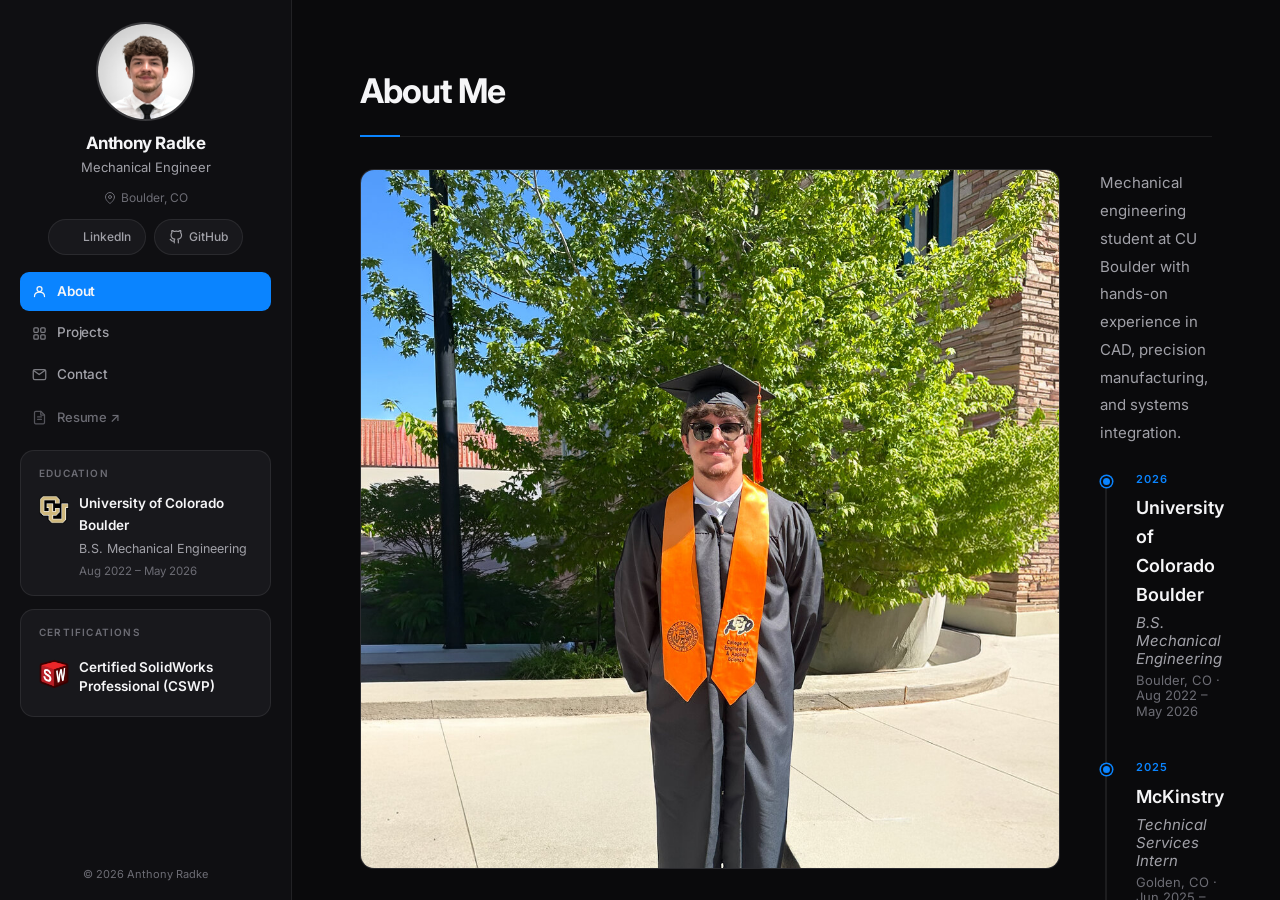
==== index.html @ 3eaa9ee8 "redesign with a calmer look" ====
<!DOCTYPE html>
<html lang="en">
<head>
    <meta charset="UTF-8">
    <meta name="viewport" content="width=device-width, initial-scale=1.0">
    <meta name="description" content="Anthony Radke — Mechanical Engineering Portfolio">
    <title>Anthony Radke | Mechanical Engineer</title>
    <link rel="preconnect" href="https://fonts.googleapis.com">
    <link rel="preconnect" href="https://fonts.gstatic.com" crossorigin>
    <link href="https://fonts.googleapis.com/css2?family=Inter:wght@300;400;500;600;700&display=swap" rel="stylesheet">
    <link rel="stylesheet" href="css/styles.css?v=13">
    <script src="js/sidebar.js?v=4"></script>
</head>
<body>

    <!-- MOBILE HEADER -->
    <div class="mobile-header">
        <button class="mobile-toggle" id="mobileToggle" aria-label="Toggle menu" aria-expanded="false">
            <span></span><span></span><span></span>
        </button>
        <span class="mobile-name">Anthony Radke</span>
    </div>
    <div class="sidebar-overlay" id="sidebarOverlay"></div>

    <div class="app-shell">

        <!-- ========== SIDEBAR ========== -->
        <app-sidebar></app-sidebar>

        <!-- ========== MAIN CONTENT ========== -->
        <main class="main-content">

            <!-- ABOUT -->
            <section id="about" class="page-section active">
                <h2>About Me</h2>
                <div class="about-content">
                    <div class="about-image-frame">
                        <img src="images/about.jpg" alt="Anthony Radke" class="about-image">
                    </div>
                    <div class="about-text">
                        <p>Mechanical engineering student at CU Boulder with hands-on experience in CAD, precision manufacturing, and systems integration.</p>

                        <div class="timeline">

                            <div class="timeline-item">
                                <div class="timeline-dot"></div>
                                <div class="timeline-year">2026</div>
                                <div class="timeline-content">
                                    <h3>University of Colorado Boulder</h3>
                                    <p class="timeline-role">B.S. Mechanical Engineering</p>
                                    <p class="timeline-meta">Boulder, CO &middot; Aug 2022 – May 2026</p>
                                </div>
                            </div>

                            <div class="timeline-item">
                                <div class="timeline-dot"></div>
                                <div class="timeline-year">2025</div>
                                <div class="timeline-content">
                                    <h3>McKinstry</h3>
                                    <p class="timeline-role">Technical Services Intern</p>
                                    <p class="timeline-meta">Golden, CO &middot; Jun 2025 – Nov 2025</p>
                                </div>
                            </div>

                            <div class="timeline-item">
                                <div class="timeline-dot"></div>
                                <div class="timeline-year">2023</div>
                                <div class="timeline-content">
                                    <h3>TSR Solutions, LLC</h3>
                                    <p class="timeline-role">Mechanical Engineering Intern</p>
                                    <p class="timeline-meta">Centennial, CO &middot; May 2023 – May 2025</p>
                                </div>
                            </div>

                        </div>
                    </div>
                </div>
            </section>

            <!-- PROJECTS -->
            <section id="projects" class="page-section">
                <h2>Projects</h2>
                <div class="projects-grid">

                    <a href="projects/seeder/" class="project-card">
                        <div class="project-image-wrap">
                            <img src="images/projects/seeder/poster.png" alt="Automated Precision Seed Dispensing System" loading="lazy">
                            <div class="project-overlay"><span>View Details</span></div>
                        </div>
                        <div class="project-info">
                            <div class="project-title-row">
                                <h3>Automated Precision Seed Dispensing System</h3>
                                <button class="project-poster-btn" onclick="event.preventDefault(); openCertModal('images/projects/seeder/poster.png', 'Automated Precision Seed Dispensing System')" aria-label="View project poster"><svg xmlns="http://www.w3.org/2000/svg" width="13" height="13" viewBox="0 0 24 24" fill="none" stroke="currentColor" stroke-width="2.5" stroke-linecap="round" stroke-linejoin="round"><path d="M15 3h6v6"/><path d="M10 14 21 3"/><path d="M18 13v6a2 2 0 0 1-2 2H5a2 2 0 0 1-2-2V8a2 2 0 0 1 2-2h6"/></svg></button>
                            </div>
                            <p class="project-tags">SolidWorks &middot; Sheet Metal Design &middot; GD&amp;T &middot; DFM &middot; Rapid Prototyping</p>
                            <p class="project-desc">Modular precision seeder designed for Rooted Robotics; places single seeds into individual tray cells at 95% accuracy, integrating with their conveyor for under $5,000.</p>
                        </div>
                    </a>

                    <!-- To add a project: copy the <a class="project-card"> block above and update href, img src, title, tags, and desc -->

                </div>
            </section>

            <!-- CONTACT -->
            <section id="contact" class="page-section">
                <h2>Contact</h2>
                <p class="contact-intro">Have a project, opportunity, or question? I'd love to hear from you.</p>
                <form
                    class="contact-form"
                    id="contactForm"
                    action="https://formspree.io/f/xzezerqg"
                    method="POST"
                >
                    <!-- Spam trap: bots fill this in, humans never see it -->
                    <input class="hp-field" type="text" name="_gotcha" tabindex="-1" autocomplete="off" aria-hidden="true">

                    <div class="form-row">
                        <div class="form-group">
                            <label for="name">Name</label>
                            <input type="text" id="name" name="name" placeholder="Your Name" required autocomplete="name">
                        </div>
                        <div class="form-group">
                            <label for="email">Email</label>
                            <input type="email" id="email" name="email" placeholder="your@email.com" required autocomplete="email">
                        </div>
                    </div>
                    <div class="form-group">
                        <label for="subject">Subject</label>
                        <input type="text" id="subject" name="subject" placeholder="What's this about?">
                    </div>
                    <div class="form-group">
                        <label for="message">Message</label>
                        <textarea id="message" name="message" rows="5" placeholder="Your message..." required></textarea>
                    </div>
                    <button type="submit" class="btn-submit">Send Message</button>
                    <p class="form-notice" id="formNotice" aria-live="polite"></p>
                </form>
            </section>

        </main>
    </div>

    <!-- ========== PDF MODAL ========== -->
    <div class="pdf-modal" id="pdfModal" role="dialog" aria-modal="true">
        <div class="pdf-modal-inner">
            <div class="pdf-modal-header">
                <span class="pdf-modal-title" id="pdfModalTitle"></span>
                <button class="pdf-modal-close" id="pdfModalClose" aria-label="Close modal">&times;</button>
            </div>
            <div class="pdf-modal-body">
                <img class="cert-img" id="certImg" alt="Certification">
            </div>
        </div>
    </div>

    <script src="js/main.js?v=5"></script>
</body>
</html>
---- css/styles.css ----
/* ===========================================
   MECHANICAL ENGINEERING PORTFOLIO — dark mode
   =========================================== */

/* ---------- Custom Properties ---------- */
:root {
    --bg:             #0a0a0c;
    --bg-secondary:   #0f0f12;
    --sidebar-bg:     #0f0f12;
    --card-bg:        #18181c;
    --card-bg-raised: #1e1e23;
    --text:           #f5f5f7;
    --text-secondary: #a1a1a8;
    --text-muted:     #6c6c74;
    --accent:         #0a84ff;
    --accent-hover:   #3d9bff;
    --accent-soft:    rgba(10, 132, 255, 0.14);
    --border:         rgba(255, 255, 255, 0.08);
    --border-strong:  rgba(255, 255, 255, 0.14);
    --card-shadow:    0 10px 40px rgba(0, 0, 0, 0.45);
    --font:           'Inter', system-ui, -apple-system, sans-serif;
    --radius:         14px;
    --radius-sm:      9px;
    --transition:     0.2s cubic-bezier(0.16, 1, 0.3, 1);
    --ease:           cubic-bezier(0.16, 1, 0.3, 1);
    --sidebar-width:  292px;
    --mobile-header:  56px;
}

/* ---------- Reset ---------- */
*, *::before, *::after {
    margin: 0;
    padding: 0;
    box-sizing: border-box;
}

html, body {
    height: 100%;
    overflow: hidden;
}

body {
    font-family: var(--font);
    color: var(--text);
    background: var(--bg);
    line-height: 1.6;
    -webkit-font-smoothing: antialiased;
}

img {
    max-width: 100%;
    display: block;
}

a {
    color: inherit;
    text-decoration: none;
}

/* ===========================================
   MOBILE HEADER
   =========================================== */
.mobile-header {
    display: none;
    position: fixed;
    top: 0;
    left: 0;
    right: 0;
    height: var(--mobile-header);
    background: var(--sidebar-bg);
    border-bottom: 1px solid var(--border);
    z-index: 200;
    align-items: center;
    padding: 0 20px;
    gap: 14px;
}

.mobile-name {
    font-size: 15px;
    font-weight: 600;
    letter-spacing: -0.02em;
    color: var(--text);
}

.mobile-toggle {
    display: flex;
    flex-direction: column;
    justify-content: center;
    gap: 5px;
    background: none;
    border: none;
    cursor: pointer;
    padding: 6px;
    border-radius: 4px;
}

.mobile-toggle span {
    display: block;
    width: 20px;
    height: 1.5px;
    background: var(--text);
    transition: transform 0.3s, opacity 0.3s;
    transform-origin: center;
}

.mobile-toggle[aria-expanded="true"] span:nth-child(1) {
    transform: translateY(6.5px) rotate(45deg);
}

.mobile-toggle[aria-expanded="true"] span:nth-child(2) {
    opacity: 0;
    transform: scaleX(0);
}

.mobile-toggle[aria-expanded="true"] span:nth-child(3) {
    transform: translateY(-6.5px) rotate(-45deg);
}

/* ===========================================
   APP SHELL
   =========================================== */
.app-shell {
    display: flex;
    height: 100vh;
    overflow: hidden;
}

/* ===========================================
   SIDEBAR
   =========================================== */

/* Reserve sidebar space before web component renders */
app-sidebar {
    display: block;
    width: var(--sidebar-width);
    flex-shrink: 0;
    min-height: 100vh;
    background: var(--sidebar-bg);
    border-right: 1px solid var(--border);
}

.sidebar {
    width: var(--sidebar-width);
    flex-shrink: 0;
    height: 100vh;
    overflow-y: auto;
    background: var(--sidebar-bg);
    border-right: 1px solid var(--border);
    padding: clamp(13px, 2.4vh, 24px) 20px clamp(8px, 1.8vh, 18px);
    display: flex;
    flex-direction: column;
    gap: clamp(8px, 1.45vh, 14px);
    scrollbar-width: thin;
    scrollbar-color: var(--border) transparent;
}

.sidebar::-webkit-scrollbar { width: 4px; }
.sidebar::-webkit-scrollbar-track { background: transparent; }
.sidebar::-webkit-scrollbar-thumb {
    background: var(--border);
    border-radius: 4px;
}

/* Sidebar overlay (mobile) */
.sidebar-overlay {
    display: none;
    position: fixed;
    inset: 0;
    background: rgba(0, 0, 0, 0.65);
    z-index: 99;
}

.sidebar-overlay.active {
    display: block;
}

/* ---------- Sidebar Profile ---------- */
.sidebar-profile {
    text-align: center;
    padding-bottom: 4px;
}

.sidebar-avatar {
    width: clamp(76px, 11vh, 100px);
    height: clamp(76px, 11vh, 100px);
    border-radius: 50%;
    object-fit: cover;
    object-position: center top;
    border: 2px solid var(--border-strong);
    box-shadow: 0 0 0 4px transparent;
    margin: 0 auto clamp(8px, 1.4vh, 12px);
    background: var(--card-bg);
    transition: box-shadow 0.35s var(--ease), border-color 0.35s var(--ease), transform 0.35s var(--ease);
}

.sidebar-avatar:hover {
    border-color: var(--accent);
    box-shadow: 0 0 0 4px var(--accent-soft);
    transform: scale(1.03);
}

.sidebar-name {
    font-size: 17px;
    font-weight: 700;
    letter-spacing: -0.025em;
    color: var(--text);
    margin-bottom: 4px;
    line-height: 1.2;
}

.sidebar-role {
    font-size: 13px;
    color: var(--text-secondary);
    font-weight: 400;
    margin-bottom: clamp(5px, 1vh, 8px);
}

.sidebar-location {
    display: inline-flex;
    align-items: center;
    gap: 5px;
    font-size: 12px;
    color: var(--text-muted);
    margin-bottom: clamp(8px, 1.4vh, 12px);
}

.sidebar-socials {
    display: flex;
    gap: 8px;
    justify-content: center;
    flex-wrap: wrap;
}

.social-btn {
    display: inline-flex;
    align-items: center;
    gap: 6px;
    padding: 7px 14px;
    background: var(--card-bg);
    border: 1px solid var(--border);
    border-radius: 100px;
    font-size: 12px;
    font-weight: 500;
    color: var(--text-secondary);
    transition: color 0.2s var(--ease), border-color 0.2s var(--ease), background 0.2s var(--ease), transform 0.15s var(--ease);
}

.social-btn:hover {
    color: var(--text);
    border-color: var(--border-strong);
    background: var(--card-bg-raised);
    transform: translateY(-1px);
}

.social-btn:active {
    transform: translateY(0) scale(0.96);
}

.social-icon {
    width: 14px;
    height: 14px;
    object-fit: contain;
    flex-shrink: 0;
}

/* ---------- Sidebar Cards ---------- */
.sidebar-card {
    background: var(--card-bg);
    border: 1px solid var(--border);
    border-radius: var(--radius);
    padding: clamp(10px, 1.7vh, 14px) 18px;
}

.sidebar-label {
    font-size: 10px;
    font-weight: 600;
    letter-spacing: 0.12em;
    text-transform: uppercase;
    color: var(--text-muted);
    margin-bottom: clamp(7px, 1.4vh, 12px);
}

/* ---------- Sidebar Navigation ---------- */
.sidebar-nav {
    display: flex;
    flex-direction: column;
    gap: 2px;
}

.nav-item {
    display: flex;
    align-items: center;
    gap: 10px;
    padding: clamp(7px, 1.1vh, 9px) 12px;
    border-radius: var(--radius-sm);
    font-size: 13.5px;
    font-weight: 500;
    color: var(--text-secondary);
    background: transparent;
    border: none;
    transition: color 0.18s var(--ease), background 0.18s var(--ease);
    letter-spacing: -0.01em;
    cursor: pointer;
}

.nav-item svg {
    flex-shrink: 0;
    opacity: 0.75;
    transition: opacity 0.18s var(--ease);
}

.nav-item:hover {
    color: var(--text);
    background: rgba(255, 255, 255, 0.05);
}

.nav-item:hover svg { opacity: 1; }

.nav-item.active {
    color: var(--text);
    font-weight: 600;
    background: var(--accent);
}

.nav-item.active svg { opacity: 1; }

.nav-item-resume {
    color: var(--text-muted);
    font-size: 13px;
    margin-top: 2px;
}

.nav-item-resume:hover {
    color: var(--accent);
    background: var(--accent-soft);
}

/* ---------- Skills ---------- */
.skills-list {
    list-style: none;
    display: flex;
    flex-direction: column;
    gap: 6px;
}

.skills-list li {
    font-size: 12.5px;
    color: var(--text-secondary);
    padding: 5px 10px;
    background: var(--bg-secondary);
    border: 1px solid var(--border);
    border-radius: var(--radius-sm);
    transition: border-color var(--transition), color var(--transition);
}

.skills-list li:hover {
    border-color: rgba(10, 132, 255, 0.4);
    color: var(--text);
}

/* ---------- Education ---------- */
.edu-school {
    font-size: 13.5px;
    font-weight: 600;
    color: var(--text);
    margin-bottom: 3px;
}

.edu-degree {
    font-size: 12.5px;
    color: var(--text-secondary);
    margin-bottom: 3px;
}

.edu-year {
    font-size: 11.5px;
    color: var(--text-muted);
}

.edu-header {
    display: flex;
    align-items: flex-start;
    gap: 10px;
}

.edu-logo {
    width: 30px;
    height: 30px;
    object-fit: contain;
    flex-shrink: 0;
    border-radius: 4px;
    margin-top: 1px;
}

/* ---------- Certifications ---------- */
.cert-list {
    list-style: none;
    display: flex;
    flex-direction: column;
    gap: 6px;
}

.cert-item {
    display: flex;
    align-items: flex-start;
    gap: 10px;
    font-size: 13.5px;
    font-weight: 600;
    color: var(--text);
    padding: 6px 0;
    border-radius: 8px;
    border: none;
    background: transparent;
    cursor: pointer;
    transition: color var(--transition), transform var(--transition);
    line-height: 1.4;
}

.cert-icon {
    width: 30px;
    height: 30px;
    object-fit: contain;
    flex-shrink: 0;
    border-radius: 4px;
    margin-top: 1px;
}

.cert-item:hover {
    color: var(--accent);
    transform: translateX(3px);
}

/* ---------- Sidebar Footer ---------- */
.sidebar-footer {
    margin-top: auto;
    padding-top: 4px;
    font-size: 11px;
    color: var(--text-muted);
    text-align: center;
}

/* ===========================================
   MAIN CONTENT — page sections
   =========================================== */
.main-content {
    flex: 1;
    height: 100vh;
    overflow: hidden;
    position: relative;
    background: var(--bg);
}

.page-section {
    display: none;
    height: 100%;
    overflow-y: auto;
    padding: 64px 68px 68px;
    scrollbar-width: thin;
    scrollbar-color: var(--border) transparent;
}

.page-section::-webkit-scrollbar { width: 6px; }
.page-section::-webkit-scrollbar-track { background: transparent; }
.page-section::-webkit-scrollbar-thumb {
    background: var(--border);
    border-radius: 4px;
}

.page-section.active {
    display: block;
    animation: sectionIn 0.4s var(--ease);
}

@keyframes sectionIn {
    from { opacity: 0; transform: translateY(14px); }
    to   { opacity: 1; transform: translateY(0);    }
}

.page-section h2 {
    font-size: 34px;
    font-weight: 700;
    letter-spacing: -0.03em;
    color: var(--text);
    margin-bottom: 32px;
    padding-bottom: 18px;
    border-bottom: 1px solid var(--border);
    position: relative;
}

.page-section h2::after {
    content: '';
    position: absolute;
    bottom: -1px;
    left: 0;
    width: 0;
    height: 2px;
    background: var(--accent);
}

.page-section.active h2::after {
    animation: accentSlide 0.6s 0.15s var(--ease) forwards;
}

@keyframes accentSlide {
    from { width: 0; }
    to   { width: 40px; }
}

/* ===========================================
   ABOUT
   =========================================== */
.about-content {
    display: flex;
    gap: 40px;
    align-items: flex-start;
}

.about-image-frame {
    width: 700px;  /* ← frame size (visible area) */
    height: 700px; /* ← frame size (visible area) */
    flex-shrink: 0;
    border-radius: var(--radius);
    border: 1px solid var(--border);
    background: var(--card-bg);
    overflow: hidden;
}

.about-image {
    width: 100%;
    height: 100%;
    object-fit: cover;
    object-position: 50% 40%; /* pan — X% Y%: 0%=left/top, 50%=center, 100%=right/bottom */
    transform: scale(1.1);    /* zoom — 1.0=none, 1.2=20% in, 1.5=50% in */
    transform-origin: 50% 20%; 
    image-rendering: high-quality;
    display: block;
}

.about-text > p {
    font-size: 15px;
    color: var(--text-secondary);
    line-height: 1.85;
    margin-bottom: 16px;
}

.about-text > p:last-child {
    margin-bottom: 0;
}

.about-text strong {
    color: var(--text);
    font-weight: 600;
}

.section-divider {
    height: 1px;
    background: var(--border);
    margin: 44px 0;
}

/* ===========================================
   PROJECTS
   =========================================== */
.projects-grid {
    display: grid;
    grid-template-columns: repeat(3, 1fr);
    gap: 20px;
}

.project-card {
    display: block;
    background: var(--card-bg);
    border: 1px solid var(--border);
    border-radius: var(--radius);
    overflow: hidden;
    transition: transform 0.3s var(--ease), box-shadow 0.3s var(--ease), border-color 0.3s var(--ease);
    cursor: pointer;
}

.project-card:hover {
    transform: translateY(-6px);
    box-shadow: var(--card-shadow);
    border-color: var(--border-strong);
}

.project-card:active {
    transform: translateY(-3px) scale(0.995);
}

.project-image-wrap {
    position: relative;
    aspect-ratio: 4 / 3;
    overflow: hidden;
    background: var(--bg-secondary);
    isolation: isolate;
    transform: translateZ(0);
}

.project-image-wrap::after {
    content: '';
    position: absolute;
    bottom: 0;
    left: 0;
    right: 0;
    height: 40%;
    background: linear-gradient(to bottom, transparent, var(--card-bg));
    pointer-events: none;
}

.project-image-wrap img {
    width: 100%;
    height: 100%;
    object-fit: cover;
    transition: transform 0.6s var(--ease);
}

.project-card:hover .project-image-wrap img {
    transform: scale(1.04);
}

/* Centered in the part of the image not covered by the overlapping info panel */
.project-overlay {
    position: absolute;
    inset: 0 0 12px;
    z-index: 1;
    background: rgba(10, 10, 12, 0.45);
    display: flex;
    align-items: center;
    justify-content: center;
    opacity: 0;
    transition: opacity 0.3s var(--ease);
    pointer-events: none;
}

.project-card:hover .project-overlay {
    opacity: 1;
}

.project-overlay span {
    display: inline-flex;
    align-items: center;
    gap: 6px;
    color: #0a0a0c;
    font-size: 13px;
    font-weight: 600;
    letter-spacing: -0.01em;
    padding: 9px 18px;
    background: rgba(255, 255, 255, 0.95);
    border-radius: 100px;
    box-shadow: 0 6px 20px rgba(0, 0, 0, 0.35);
    transform: translateY(6px) scale(0.96);
    transition: transform 0.4s var(--ease);
}

.project-overlay span::after {
    content: '\2192';
    font-weight: 500;
}

.project-card:hover .project-overlay span {
    transform: none;
}

.project-info {
    padding: 16px 18px 18px;
    position: relative;
    z-index: 2;
    margin-top: -12px;
    background: var(--card-bg);
    border-radius: 0 0 var(--radius) var(--radius);
}

.project-title-row {
    display: flex;
    align-items: flex-start;
    justify-content: space-between;
    gap: 8px;
}

.project-poster-btn {
    flex-shrink: 0;
    background: none;
    border: 1px solid var(--border);
    border-radius: var(--radius-sm);
    color: var(--text-secondary);
    cursor: pointer;
    font-size: 13px;
    padding: 2px 6px;
    line-height: 1;
    transition: color var(--transition), border-color var(--transition);
}

.project-poster-btn:hover {
    color: var(--accent);
    border-color: var(--accent);
}

.project-info h3 {
    font-size: 15px;
    font-weight: 600;
    letter-spacing: -0.01em;
    color: var(--text);
    margin-bottom: 5px;
}

.project-tags {
    font-size: 11px;
    font-weight: 500;
    color: var(--accent);
    letter-spacing: 0.02em;
    margin-bottom: 8px;
}

.project-desc {
    font-size: 13px;
    color: var(--text-secondary);
    line-height: 1.65;
}

/* ===========================================
   BIO / TIMELINE
   =========================================== */
.timeline {
    position: relative;
    padding-left: 36px;
}

.about-text .timeline {
    margin-top: 24px;
}

.timeline::before {
    content: '';
    position: absolute;
    left: 5px;
    top: 8px;
    bottom: 16px;
    width: 1.5px;
    background: var(--border);
}

.timeline-item {
    position: relative;
    padding-bottom: 40px;
}

.timeline-item:last-child {
    padding-bottom: 0;
}

.timeline-dot {
    position: absolute;
    left: -35px;
    top: 5px;
    width: 11px;
    height: 11px;
    border-radius: 50%;
    background: var(--accent);
    border: 2px solid var(--bg);
    box-shadow: 0 0 0 1.5px var(--accent);
    transition: box-shadow 0.25s var(--ease);
}

.timeline-item:hover .timeline-dot {
    box-shadow: 0 0 0 1.5px var(--accent), 0 0 0 6px var(--accent-soft);
}

.timeline-year {
    font-size: 11px;
    font-weight: 600;
    letter-spacing: 0.09em;
    color: var(--accent);
    text-transform: uppercase;
    margin-bottom: 6px;
}

.timeline-content h3 {
    font-size: 18px;
    font-weight: 600;
    color: var(--text);
    margin-bottom: 4px;
}

.timeline-role {
    font-size: 15px;
    color: var(--text-secondary);
    font-style: italic;
    line-height: 1.2;
    margin-bottom: 5px;
}

.timeline-meta {
    font-size: 13px;
    color: var(--text-muted);
    line-height: 1.2;
    margin-bottom: 0;
}

.timeline-content p:not(.timeline-role):not(.timeline-meta) {
    font-size: 14px;
    color: var(--text-secondary);
    line-height: 1.75;
}

/* ===========================================
   CONTACT
   =========================================== */
.contact-intro {
    font-size: 15px;
    color: var(--text-secondary);
    margin-bottom: 30px;
}

.hp-field {
    position: absolute;
    left: -9999px;
    width: 1px;
    height: 1px;
    opacity: 0;
    pointer-events: none;
}

.contact-form {
    display: flex;
    flex-direction: column;
    gap: 18px;
    max-width: 100%;
}

.form-row {
    display: grid;
    grid-template-columns: 1fr 1fr;
    gap: 18px;
}

.form-group {
    display: flex;
    flex-direction: column;
    gap: 6px;
}

.form-group label {
    font-size: 11px;
    font-weight: 600;
    letter-spacing: 0.09em;
    text-transform: uppercase;
    color: var(--text-secondary);
}

.form-group input,
.form-group textarea {
    padding: 10px 13px;
    border: 1.5px solid var(--border);
    border-radius: var(--radius-sm);
    font-family: var(--font);
    font-size: 14px;
    color: var(--text);
    background: var(--card-bg);
    outline: none;
    transition: border-color var(--transition), box-shadow var(--transition);
    resize: vertical;
}

.form-group input::placeholder,
.form-group textarea::placeholder {
    color: var(--text-muted);
}

.form-group input:focus,
.form-group textarea:focus {
    border-color: var(--accent);
    box-shadow: 0 0 0 3px rgba(10, 132, 255, 0.12);
}

.btn-submit {
    align-self: flex-start;
    padding: 12px 30px;
    background: var(--accent);
    color: #ffffff;
    border: none;
    border-radius: 100px;
    font-family: var(--font);
    font-size: 14px;
    font-weight: 600;
    letter-spacing: 0.01em;
    cursor: pointer;
    transition: background 0.2s var(--ease), transform 0.15s var(--ease);
}

.btn-submit:hover {
    background: var(--accent-hover);
    transform: translateY(-1px);
}

.btn-submit:active {
    transform: translateY(0) scale(0.97);
}

.form-notice {
    font-size: 13px;
    color: #3fb950;
    min-height: 1em;
}

.form-notice.error {
    color: #f85149;
}

/* ===========================================
   PROJECT DETAIL PAGE
   =========================================== */
.back-link {
    display: inline-flex;
    align-items: center;
    gap: 6px;
    font-size: 13px;
    font-weight: 500;
    color: var(--text-secondary);
    margin-bottom: 28px;
    transition: color var(--transition);
}

.back-link:hover {
    color: var(--accent);
}

.project-detail-image {
    width: 100%;
    max-height: 380px;
    object-fit: contain;
    border-radius: var(--radius);
    border: 1px solid var(--border);
    margin-bottom: 32px;
    background: radial-gradient(ellipse at 50% 40%, #1c1c22 0%, #0a0a0c 70%);
}

.project-meta {
    display: flex;
    gap: 28px;
    margin-bottom: 32px;
    flex-wrap: wrap;
    padding: 18px 20px;
    background: var(--card-bg);
    border: 1px solid var(--border);
    border-radius: var(--radius);
}

.project-meta-item {
    display: flex;
    flex-direction: column;
    gap: 4px;
}

.project-meta-label {
    font-size: 10px;
    font-weight: 600;
    letter-spacing: 0.1em;
    text-transform: uppercase;
    color: var(--text-muted);
}

.project-meta-value {
    font-size: 13.5px;
    color: var(--text);
    font-weight: 500;
}

.project-body {
    width: 100%;
}

.project-body h3 {
    --section-title-gap: 12px; /* ← space between blue line and paragraph text */
    font-size: 17px;
    font-weight: 600;
    color: var(--text);
    margin: 30px 0 var(--section-title-gap);
    padding-bottom: 8px;
    position: relative;
}

.project-body h3::after {
    content: '';
    position: absolute;
    bottom: 0;
    left: 0;
    width: 100%;
    height: 1px;
    background: linear-gradient(to right, var(--accent) 0%, transparent 52%);
}

.project-body h3:first-child,
.project-split__text h3:first-child {
    margin-top: 0;
}

.project-body p {
    font-size: 15px;
    color: var(--text-secondary);
    line-height: 1.8;
    margin-bottom: 14px;
}

.project-body ul {
    padding-left: 20px;
    margin-bottom: 16px;
}

.project-body ul li {
    font-size: 15px;
    color: var(--text-secondary);
    line-height: 1.75;
    margin-bottom: 6px;
}

/* ===========================================
   SKILL TAGS (project detail pages)
   =========================================== */
.skill-tags {
    display: flex;
    flex-wrap: wrap;
    gap: 8px;
    margin-bottom: 32px;
}

.skill-tag {
    padding: 5px 13px;
    background: rgba(10, 132, 255, 0.1);
    border: 1px solid rgba(10, 132, 255, 0.3);
    border-radius: 20px;
    font-size: 12px;
    font-weight: 500;
    color: var(--accent);
    letter-spacing: 0.02em;
    white-space: nowrap;
}

/* ===========================================
   PROJECT INLINE FIGURES
   =========================================== */
.project-figure {
    margin: 28px 0;
}

.project-figure img {
    width: 100%;
    border-radius: var(--radius);
    border: 1px solid var(--border);
    background: radial-gradient(ellipse at 50% 40%, #1c1c22 0%, #0a0a0c 70%);
    display: block;
}

.project-figure figcaption {
    font-size: 12px;
    color: var(--text-muted);
    margin-top: 8px;
    font-style: italic;
}

.project-figure-grid {
    display: grid;
    grid-template-columns: 1fr 1fr;
    gap: 16px;
    margin: 28px 0;
}

.project-figure-grid figure {
    margin: 0;
}

.project-figure-grid figure img {
    width: 100%;
    border-radius: var(--radius);
    border: 1px solid var(--border);
    background: radial-gradient(ellipse at 50% 40%, #1c1c22 0%, #0a0a0c 70%);
    display: block;
}

.project-figure-grid figure figcaption {
    font-size: 12px;
    color: var(--text-muted);
    margin-top: 8px;
    font-style: italic;
}

.project-stat-row {
    display: flex;
    gap: 16px;
    flex-wrap: wrap;
    margin: 24px 0;
}

.project-stat {
    flex: 1;
    min-width: 120px;
    background: var(--card-bg);
    border: 1px solid var(--border);
    border-radius: var(--radius);
    padding: 16px 20px;
}

.project-stat-value {
    font-size: 26px;
    font-weight: 700;
    color: var(--accent);
    line-height: 1;
    margin-bottom: 4px;
}

.project-stat-label {
    font-size: 12px;
    color: var(--text-muted);
    text-transform: uppercase;
    letter-spacing: 0.08em;
    font-weight: 500;
}

@media (max-width: 600px) {
    .project-figure-grid {
        grid-template-columns: 1fr;
    }
}

/* ===========================================
   PROJECT SPLIT LAYOUT (text + figure side by side)
   =========================================== */
.project-split {
    display: grid;
    gap: 36px;
    align-items: start;
    margin: 4px 0 32px;
}

.project-split--img-right {
    grid-template-columns: 1fr 42%;
}

.project-split--img-left {
    grid-template-columns: 42% 1fr;
}

.project-split__text > p {
    font-size: 15px;
    color: var(--text-secondary);
    line-height: 1.8;
    margin-bottom: 14px;
}

.project-split .project-figure {
    margin: 0;
}

.project-split .project-figure img {
    --team-photo-height: 350px;    /* ← adjust height here */
    --team-photo-position: 50% 50%; /* ← pan crop: "top", "bottom", "center", or "50% 30%" */
    width: 100%;
    height: var(--team-photo-height);
    object-fit: cover;
    object-position: var(--team-photo-position);
}

/* Constrained height for wide/horizontal renders */
.project-figure--wide img {
    max-height: 240px;
    object-fit: contain;
}

@media (max-width: 780px) {
    .project-split--img-right,
    .project-split--img-left {
        grid-template-columns: 1fr;
    }

    .project-split .project-figure {
        position: static;
    }


}

/* ===========================================
   HERO CAROUSEL
   =========================================== */
.hero-carousel {
    position: relative;
    width: 100%;
    height: 520px;
    border-radius: var(--radius);
    border: 1px solid var(--border);
    overflow: hidden;
    margin-bottom: 32px;
    background: radial-gradient(ellipse at 50% 40%, #1c1c22 0%, #0a0a0c 70%);
}

.hero-carousel-track {
    display: flex;
    height: 100%;
    transition: transform 0.55s cubic-bezier(0.4, 0, 0.2, 1);
    will-change: transform;
}

.hero-carousel-slide {
    --carousel-img-offset: -7px; /* ← shift images up (more negative = higher) */
    flex: 0 0 100%;
    height: 100%;
    display: flex;
    align-items: center;
    justify-content: center;
    cursor: pointer;
    padding-bottom: calc(var(--carousel-img-offset) * -1);
    padding-top: 0;
    transform: translateY(var(--carousel-img-offset));
}

.hero-carousel-slide img {
    max-width: 100%;
    max-height: 100%;
    object-fit: contain;
    display: block;
    user-select: none;
    -webkit-user-drag: none;
}

/* Prev / next buttons */
.carousel-btn {
    position: absolute;
    top: 50%;
    transform: translateY(-50%);
    z-index: 10;
    background: rgba(13, 17, 23, 0.65);
    border: 1px solid var(--border);
    color: var(--text);
    width: 40px;
    height: 40px;
    border-radius: 50%;
    display: flex;
    align-items: center;
    justify-content: center;
    cursor: pointer;
    font-size: 18px;
    line-height: 1;
    transition: background var(--transition), border-color var(--transition), color var(--transition);
    backdrop-filter: blur(4px);
    -webkit-backdrop-filter: blur(4px);
}

.carousel-btn:hover {
    background: rgba(10, 132, 255, 0.18);
    border-color: rgba(10, 132, 255, 0.5);
    color: var(--accent);
}

.carousel-btn-prev { left: 14px; }
.carousel-btn-next { right: 14px; }

/* Dot indicators */
.carousel-dots {
    position: absolute;
    bottom: 14px;
    left: 50%;
    transform: translateX(-50%);
    display: flex;
    gap: 7px;
    z-index: 10;
}

.carousel-dot {
    width: 7px;
    height: 7px;
    border-radius: 50%;
    background: rgba(255, 255, 255, 0.25);
    border: none;
    cursor: pointer;
    transition: background var(--transition), transform var(--transition);
    padding: 0;
}

.carousel-dot.active {
    background: var(--accent);
    transform: scale(1.3);
}

/* Caption bar */
.carousel-caption {
    display: none;
}

.carousel-caption.fading {
    opacity: 0;
}

/* ===========================================
   SECTION CAROUSEL (frame / hopper / shaft)
   =========================================== */
.hero-carousel--section {
    --section-carousel-height: 380px; /* ← adjust section carousel height here */
    height: var(--section-carousel-height);
    margin-bottom: 0;
    cursor: pointer;
}

/* ===========================================
   PROJECT INFO BAR
   =========================================== */
.project-info-bar {
    display: flex;
    align-items: center;
    gap: 0;
    margin-bottom: 28px;
    background: var(--card-bg);
    border: 1px solid var(--border);
    border-radius: var(--radius);
    padding: 0 4px;
}

.project-info-bar-divider {
    width: 1px;
    height: 36px;
    background: var(--border);
    flex-shrink: 0;
    margin: 0 8px;
}

.project-info-bar .project-meta-item {
    padding: 14px 18px;
    border: none;
    background: none;
}

.project-logo-card {
    flex: none;
    display: flex;
    align-items: center;
    gap: 12px;
    padding: 12px 18px;
}

.project-logo-slot {
    flex-shrink: 0;
    width: 52px;
    height: 52px;
    border-radius: 8px;
    display: flex;
    align-items: center;
    justify-content: center;
    overflow: hidden;
}

.project-logo-slot img {
    width: 100%;
    height: 100%;
    object-fit: contain;
}

/* CSS-only placeholder icon (image frame shape) */
.project-logo-placeholder-icon {
    width: 26px;
    height: 20px;
    border: 2px solid rgba(10, 132, 255, 0.22);
    border-radius: 3px;
    position: relative;
}
.project-logo-placeholder-icon::before {
    content: '';
    position: absolute;
    bottom: 3px;
    left: 50%;
    transform: translateX(-50%);
    width: 0;
    height: 0;
    border-left: 5px solid transparent;
    border-right: 5px solid transparent;
    border-bottom: 7px solid rgba(10, 132, 255, 0.22);
}
.project-logo-placeholder-icon::after {
    content: '';
    position: absolute;
    top: 3px;
    left: 50%;
    transform: translateX(-50%);
    width: 5px;
    height: 5px;
    border-radius: 50%;
    background: rgba(10, 132, 255, 0.22);
}

.project-logo-meta {
    display: flex;
    flex-direction: column;
    gap: 3px;
}

.project-logo-label {
    font-size: 10px;
    font-weight: 600;
    letter-spacing: 0.1em;
    text-transform: uppercase;
    color: var(--text-muted);
}

.project-logo-org {
    font-size: 13px;
    font-weight: 500;
    color: var(--text);
    line-height: 1.3;
}

/* ===========================================
   IMAGE MODAL
   =========================================== */
.img-modal {
    display: none;
    position: fixed;
    inset: 0;
    background: rgba(0, 0, 0, 0.72);
    backdrop-filter: blur(14px);
    -webkit-backdrop-filter: blur(14px);
    z-index: 600;
    align-items: center;
    justify-content: center;
    padding: 28px 24px;
}

.img-modal.active {
    display: flex;
    animation: imgBackdropIn 0.22s ease;
}

.img-modal.closing {
    display: flex;
    animation: imgBackdropOut 0.22s ease forwards;
    pointer-events: none;
}

@keyframes imgBackdropIn  { from { opacity: 0; } to { opacity: 1; } }
@keyframes imgBackdropOut { from { opacity: 1; } to { opacity: 0; } }

.img-modal-inner {
    background: var(--card-bg);
    border: 1px solid rgba(10, 132, 255, 0.3);
    box-shadow: 0 0 0 1px rgba(10, 132, 255, 0.1), 0 32px 80px rgba(0, 0, 0, 0.75);
    border-radius: var(--radius);
    width: 100%;
    max-width: 980px;
    max-height: 90vh;
    display: flex;
    flex-direction: column;
    overflow: hidden;
}

.img-modal.active .img-modal-inner {
    animation: imgPanelIn 0.28s cubic-bezier(0.34, 1.15, 0.64, 1);
}

.img-modal.closing .img-modal-inner {
    animation: imgPanelOut 0.2s ease forwards;
}

@keyframes imgPanelIn {
    from { transform: scale(0.92) translateY(16px); opacity: 0; }
    to   { transform: scale(1)    translateY(0);    opacity: 1; }
}

@keyframes imgPanelOut {
    from { transform: scale(1)    translateY(0);    opacity: 1; }
    to   { transform: scale(0.92) translateY(16px); opacity: 0; }
}

.img-modal-header {
    display: none;
}

.img-modal-close {
    position: absolute;
    top: 12px;
    right: 14px;
    z-index: 10;
}

.img-modal-header-left {
    display: flex;
    align-items: center;
    gap: 10px;
}

.img-modal-title {
    font-size: 14px;
    font-weight: 600;
    color: var(--text);
}

.img-modal-counter {
    font-size: 12px;
    color: var(--text-muted);
}

.img-modal-close {
    background: none;
    border: 1px solid var(--border);
    color: var(--text-muted);
    font-size: 18px;
    line-height: 1;
    cursor: pointer;
    padding: 4px 9px;
    border-radius: var(--radius-sm);
    transition: color var(--transition), background var(--transition), border-color var(--transition);
}

.img-modal-close:hover {
    color: var(--text);
    background: rgba(255, 255, 255, 0.07);
    border-color: rgba(255, 255, 255, 0.2);
}

.img-modal-carousel {
    position: relative;
    flex: 1;
    overflow: hidden;
    background: radial-gradient(ellipse at 50% 40%, #1c1c22 0%, #0a0a0c 70%);
    min-height: 320px;
}

.img-modal-track {
    display: flex;
    height: 100%;
    transition: transform 0.45s cubic-bezier(0.4, 0, 0.2, 1);
    will-change: transform;
}

.img-modal-slide {
    flex: 0 0 100%;
    height: 100%;
    display: flex;
    align-items: center;
    justify-content: center;
    padding: 28px 60px;
}

.img-modal-slide img {
    max-width: 100%;
    max-height: 100%;
    object-fit: contain;
    display: block;
}

.img-modal-footer {
    display: flex;
    align-items: center;
    justify-content: space-between;
    gap: 16px;
    padding: 12px 20px 14px;
    border-top: 1px solid var(--border);
    flex-shrink: 0;
}

.img-modal-caption {
    font-size: 12px;
    color: var(--text-muted);
    font-style: italic;
    flex: 1;
    transition: opacity 0.15s ease;
}

.img-modal-caption.fading {
    opacity: 0;
}

.img-modal-dots {
    display: flex;
    gap: 7px;
    flex-shrink: 0;
    position: static;
    transform: none;
    bottom: auto;
    left: auto;
}

/* ===========================================
   CLICKABLE / ZOOMABLE IMAGES
   =========================================== */
.img-zoomable {
    cursor: pointer;
    transition: transform 0.28s ease, box-shadow 0.28s ease, border-color 0.28s ease;
}

.img-zoomable:hover {
    transform: scale(1.015);
    box-shadow: 0 12px 40px rgba(0, 0, 0, 0.55);
    border-color: rgba(10, 132, 255, 0.35) !important;
}

/* ===========================================
   SCROLL REVEAL
   =========================================== */
.scroll-reveal {
    opacity: 0;
    transform: translateY(20px);
    transition: opacity 0.5s ease, transform 0.5s ease;
}

.scroll-reveal.revealed {
    opacity: 1;
    transform: translateY(0);
}

/* ===========================================
   STAT CARD ENTRANCE
   =========================================== */
@keyframes statCardIn {
    from { opacity: 0; transform: translateY(14px) scale(0.96); }
    to   { opacity: 1; transform: translateY(0) scale(1); }
}

.project-stat {
    opacity: 0;
}

.project-stat.stat-visible {
    animation: statCardIn 0.4s ease forwards;
}

.project-stat:hover {
    border-color: rgba(10, 132, 255, 0.4);
    transition: border-color 0.2s ease;
}

/* ===========================================
   PDF MODAL
   =========================================== */
.pdf-modal {
    display: none;
    position: fixed;
    inset: 0;
    background: rgba(0, 0, 0, 0.78);
    z-index: 500;
    align-items: center;
    justify-content: center;
    padding: 28px 24px;
}

.pdf-modal.active {
    display: flex;
    animation: modalFadeIn 0.18s ease;
}

.pdf-modal.closing {
    display: flex;
    animation: modalFadeOut 0.18s ease forwards;
    pointer-events: none;
}

@keyframes modalFadeIn {
    from { opacity: 0; transform: scale(0.97); }
    to   { opacity: 1; transform: scale(1);    }
}

@keyframes modalFadeOut {
    from { opacity: 1; transform: scale(1);    }
    to   { opacity: 0; transform: scale(0.97); }
}

.pdf-modal-inner {
    background: var(--card-bg);
    border: 1px solid var(--border);
    border-radius: var(--radius);
    width: 100%;
    max-width: 820px;
    max-height: 88vh;
    display: flex;
    flex-direction: column;
    overflow: hidden;
    box-shadow: 0 28px 64px rgba(0, 0, 0, 0.65);
}

.pdf-modal-header {
    display: flex;
    align-items: center;
    justify-content: space-between;
    padding: 14px 20px;
    border-bottom: 1px solid var(--border);
    flex-shrink: 0;
}

.pdf-modal-title {
    font-size: 14px;
    font-weight: 600;
    color: var(--text);
}

.pdf-modal-close {
    background: none;
    border: 1px solid var(--border);
    color: var(--text-muted);
    font-size: 18px;
    line-height: 1;
    cursor: pointer;
    padding: 4px 9px;
    border-radius: var(--radius-sm);
    transition: color var(--transition), background var(--transition), border-color var(--transition);
}

.pdf-modal-close:hover {
    color: var(--text);
    background: rgba(255, 255, 255, 0.07);
    border-color: rgba(255, 255, 255, 0.2);
}

.pdf-modal-body {
    overflow-y: auto;
    padding: 20px;
    display: flex;
    align-items: center;
    justify-content: center;
}

.cert-img {
    max-width: 100%;
    max-height: 72vh;
    object-fit: contain;
    display: block;
    border-radius: 10px;
}

/* ===========================================
   FADE-IN (sidebar cards on load)
   =========================================== */
.fade-in {
    opacity: 0;
    transform: translateY(14px);
    transition: opacity 0.4s ease, transform 0.4s ease;
}

.fade-in.visible {
    opacity: 1;
    transform: translateY(0);
}

/* ===========================================
   RESPONSIVE — mobile
   =========================================== */
@media (max-width: 768px) {
    html, body {
        overflow: auto;
    }

    .mobile-header {
        display: flex;
    }

    .app-shell {
        height: calc(100vh - var(--mobile-header));
        margin-top: var(--mobile-header);
    }

    .sidebar {
        position: fixed;
        left: 0;
        top: var(--mobile-header);
        bottom: 0;
        height: calc(100vh - var(--mobile-header));
        z-index: 100;
        transform: translateX(-100%);
        transition: transform 0.3s ease;
        width: min(var(--sidebar-width), 85vw);
    }

    .sidebar.open {
        transform: translateX(0);
    }

    app-sidebar {
        width: 0;
        min-width: 0;
        border-right: none;
    }

    .main-content {
        width: 100%;
        height: 100%;
    }

    .page-section {
        padding: 32px 24px 48px;
    }

    .about-content {
        flex-direction: column;
    }

    .about-image-frame {
        width: 100%;
        height: auto;
        aspect-ratio: 1 / 1;
    }

    .projects-grid {
        grid-template-columns: 1fr;
    }

    .form-row {
        grid-template-columns: 1fr;
    }

    .project-meta {
        gap: 18px;
    }

    /* Image modal — fix flex height and enlarge images */
    .img-modal {
        padding: 12px 8px;
    }

    .img-modal-inner {
        height: 92vh;
        max-height: 92vh;
    }

    .img-modal-carousel {
        min-height: 0;
    }

    .img-modal-slide {
        padding: 8px 16px;
    }

    /* Project info bar — full-width vertical list on mobile */
    .project-info-bar {
        display: flex;
        flex-direction: column;
        align-items: stretch;
        gap: 0;
        padding: 0;
    }

    .project-info-bar-divider {
        display: none;
    }

    /* Logo rows: [logo + label] left, org name right — matches meta row pattern */
    .project-logo-card {
        flex-direction: row;
        align-items: center;
        gap: 8px;
        padding: 9px 14px;
        border-bottom: 1px solid var(--border);
    }

    .project-logo-slot {
        display: none;
    }

    .project-logo-meta {
        flex: 1;
        min-width: 0;
        flex-direction: row;
        justify-content: space-between;
        align-items: center;
        gap: 8px;
    }

    .project-logo-label {
        flex-shrink: 0;
    }

    .project-logo-org {
        font-size: 13px;
        font-weight: 500;
        color: var(--text);
        white-space: nowrap;
        overflow: hidden;
        text-overflow: ellipsis;
        text-align: right;
    }

    /* Meta rows: label on left, value on right */
    .project-info-bar .project-meta-item {
        flex-direction: row;
        justify-content: space-between;
        align-items: center;
        padding: 9px 14px;
        border: none;
        border-bottom: 1px solid var(--border);
    }

    .project-info-bar .project-meta-item:last-child {
        border-bottom: none;
    }

    .project-info-bar .project-meta-label {
        font-size: 10px;
        font-weight: 600;
        letter-spacing: 0.08em;
        text-transform: uppercase;
        color: var(--text-muted);
    }

    .project-info-bar .project-meta-value {
        font-size: 13px;
        font-weight: 500;
        color: var(--text);
    }
}
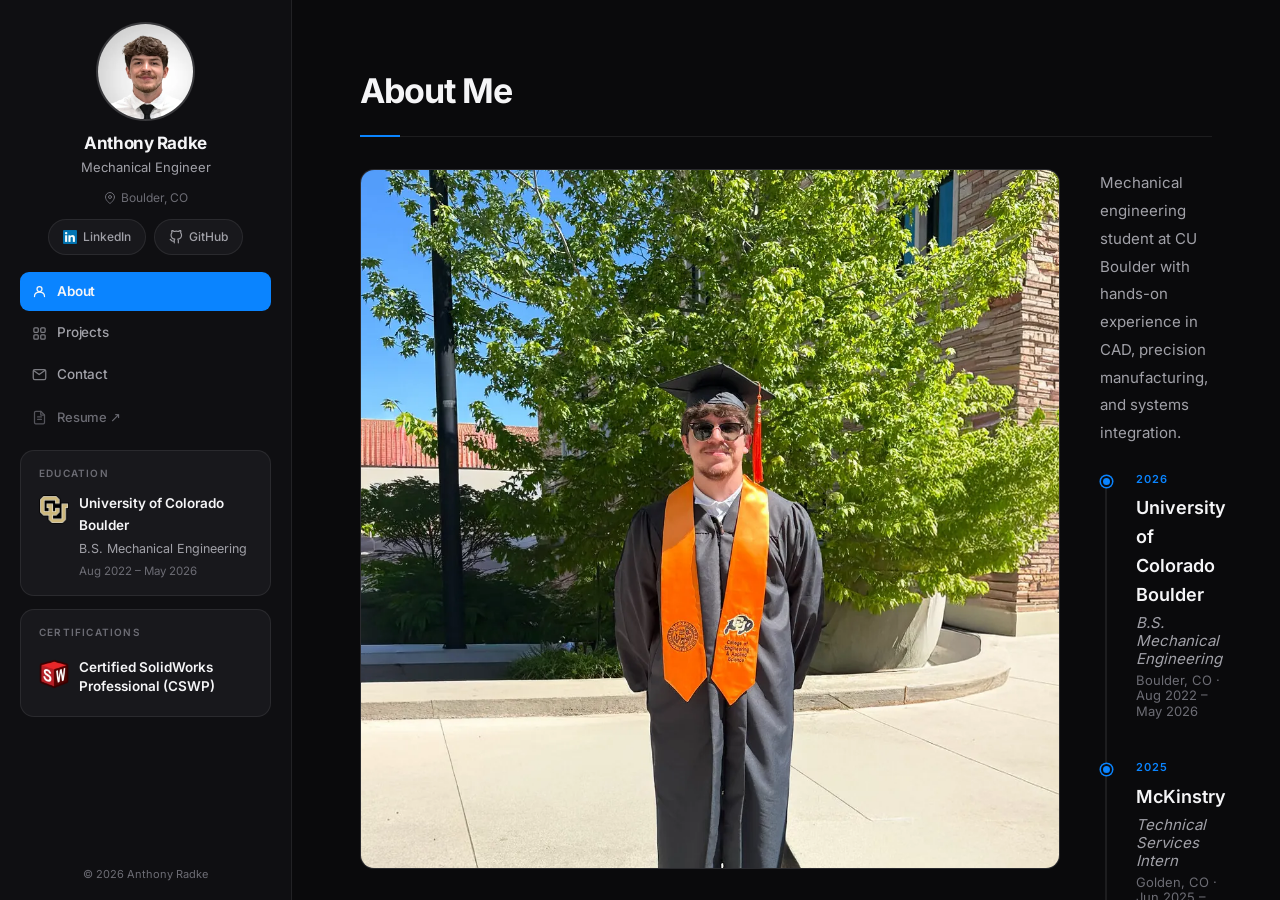
==== commit aa0c2551: "speed up site, add seo basics, copy email button and 404 page" ====
--- a/index.html
+++ b/index.html
@@ -3,13 +3,44 @@
 <head>
     <meta charset="UTF-8">
     <meta name="viewport" content="width=device-width, initial-scale=1.0">
-    <meta name="description" content="Anthony Radke — Mechanical Engineering Portfolio">
+    <meta name="description" content="Anthony Radke is a mechanical engineer (B.S., CU Boulder) and Certified SolidWorks Professional focused on CAD, sheet metal design, DFM, and precision mechanical systems.">
+    <meta name="theme-color" content="#0a0a0c">
     <title>Anthony Radke | Mechanical Engineer</title>
-    <link rel="preconnect" href="https://fonts.googleapis.com">
-    <link rel="preconnect" href="https://fonts.gstatic.com" crossorigin>
-    <link href="https://fonts.googleapis.com/css2?family=Inter:wght@300;400;500;600;700&display=swap" rel="stylesheet">
-    <link rel="stylesheet" href="css/styles.css?v=13">
-    <script src="js/sidebar.js?v=4"></script>
+    <link rel="canonical" href="https://anthonyradke.com/">
+    <link rel="icon" href="/favicon.ico" sizes="48x48">
+    <link rel="icon" href="/images/icon-192.png" type="image/png" sizes="192x192">
+    <link rel="apple-touch-icon" href="/apple-touch-icon.png">
+
+    <meta property="og:type" content="website">
+    <meta property="og:site_name" content="Anthony Radke">
+    <meta property="og:title" content="Anthony Radke | Mechanical Engineer">
+    <meta property="og:description" content="Mechanical engineering portfolio: CAD, sheet metal design, DFM, and precision mechanical systems.">
+    <meta property="og:url" content="https://anthonyradke.com/">
+    <meta property="og:image" content="https://anthonyradke.com/images/og-home.jpg">
+    <meta property="og:image:width" content="1200">
+    <meta property="og:image:height" content="630">
+    <meta property="og:image:alt" content="Anthony Radke, Mechanical Engineer, CU Boulder">
+    <meta name="twitter:card" content="summary_large_image">
+
+    <script type="application/ld+json">
+    {
+        "@context": "https://schema.org",
+        "@type": "Person",
+        "name": "Anthony Radke",
+        "url": "https://anthonyradke.com/",
+        "image": "https://anthonyradke.com/images/profile.webp",
+        "jobTitle": "Mechanical Engineer",
+        "email": "mailto:ar@anthonyradke.com",
+        "address": { "@type": "PostalAddress", "addressLocality": "Boulder", "addressRegion": "CO", "addressCountry": "US" },
+        "alumniOf": { "@type": "CollegeOrUniversity", "name": "University of Colorado Boulder" },
+        "hasCredential": { "@type": "EducationalOccupationalCredential", "name": "Certified SolidWorks Professional (CSWP)" },
+        "sameAs": ["https://linkedin.com/in/anthonyradke", "https://github.com/anthonyradke"]
+    }
+    </script>
+
+    <link rel="preload" href="/fonts/inter-latin.woff2" as="font" type="font/woff2" crossorigin>
+    <link rel="stylesheet" href="css/styles.css?v=14">
+    <script src="js/sidebar.js?v=5"></script>
 </head>
 <body>
 
@@ -35,7 +66,7 @@
                 <h2>About Me</h2>
                 <div class="about-content">
                     <div class="about-image-frame">
-                        <img src="images/about.jpg" alt="Anthony Radke" class="about-image">
+                        <img src="images/about.webp" alt="Anthony Radke" class="about-image" width="1200" height="1600" fetchpriority="high">
                     </div>
                     <div class="about-text">
                         <p>Mechanical engineering student at CU Boulder with hands-on experience in CAD, precision manufacturing, and systems integration.</p>
@@ -84,13 +115,13 @@
 
                     <a href="projects/seeder/" class="project-card">
                         <div class="project-image-wrap">
-                            <img src="images/projects/seeder/poster.png" alt="Automated Precision Seed Dispensing System" loading="lazy">
+                            <img src="images/projects/seeder/poster-card.webp" alt="Automated Precision Seed Dispensing System" width="800" height="600" loading="lazy" decoding="async">
                             <div class="project-overlay"><span>View Details</span></div>
                         </div>
                         <div class="project-info">
                             <div class="project-title-row">
                                 <h3>Automated Precision Seed Dispensing System</h3>
-                                <button class="project-poster-btn" onclick="event.preventDefault(); openCertModal('images/projects/seeder/poster.png', 'Automated Precision Seed Dispensing System')" aria-label="View project poster"><svg xmlns="http://www.w3.org/2000/svg" width="13" height="13" viewBox="0 0 24 24" fill="none" stroke="currentColor" stroke-width="2.5" stroke-linecap="round" stroke-linejoin="round"><path d="M15 3h6v6"/><path d="M10 14 21 3"/><path d="M18 13v6a2 2 0 0 1-2 2H5a2 2 0 0 1-2-2V8a2 2 0 0 1 2-2h6"/></svg></button>
+                                <button class="project-poster-btn" onclick="event.preventDefault(); openCertModal('images/projects/seeder/poster.webp', 'Automated Precision Seed Dispensing System')" aria-label="View project poster"><svg xmlns="http://www.w3.org/2000/svg" width="13" height="13" viewBox="0 0 24 24" fill="none" stroke="currentColor" stroke-width="2.5" stroke-linecap="round" stroke-linejoin="round"><path d="M15 3h6v6"/><path d="M10 14 21 3"/><path d="M18 13v6a2 2 0 0 1-2 2H5a2 2 0 0 1-2-2V8a2 2 0 0 1 2-2h6"/></svg></button>
                             </div>
                             <p class="project-tags">SolidWorks &middot; Sheet Metal Design &middot; GD&amp;T &middot; DFM &middot; Rapid Prototyping</p>
                             <p class="project-desc">Modular precision seeder designed for Rooted Robotics; places single seeds into individual tray cells at 95% accuracy, integrating with their conveyor for under $5,000.</p>
@@ -106,6 +137,20 @@
             <section id="contact" class="page-section">
                 <h2>Contact</h2>
                 <p class="contact-intro">Have a project, opportunity, or question? I'd love to hear from you.</p>
+
+                <!-- Address is assembled by main.js to keep it out of plain-text scrapers -->
+                <div class="contact-email">
+                    <a class="contact-email-link" id="contactEmail" data-user="ar" data-domain="anthonyradke.com">
+                        <svg xmlns="http://www.w3.org/2000/svg" width="16" height="16" viewBox="0 0 24 24" fill="none" stroke="currentColor" stroke-width="2" stroke-linecap="round" stroke-linejoin="round" aria-hidden="true"><rect x="2" y="4" width="20" height="16" rx="2.5"></rect><path d="m2.5 5.5 9 6.5 9-6.5"></path></svg>
+                        <span class="contact-email-text"></span>
+                    </a>
+                    <button type="button" class="contact-copy-btn" id="copyEmail" aria-label="Copy email address">
+                        <svg xmlns="http://www.w3.org/2000/svg" width="13" height="13" viewBox="0 0 24 24" fill="none" stroke="currentColor" stroke-width="2" stroke-linecap="round" stroke-linejoin="round" aria-hidden="true"><rect x="9" y="9" width="13" height="13" rx="2"></rect><path d="M5 15H4a2 2 0 0 1-2-2V4a2 2 0 0 1 2-2h9a2 2 0 0 1 2 2v1"></path></svg>
+                        <span>Copy</span>
+                    </button>
+                </div>
+
+                <p class="contact-divider">Or send a message</p>
                 <form
                     class="contact-form"
                     id="contactForm"
@@ -154,6 +199,6 @@
         </div>
     </div>
 
-    <script src="js/main.js?v=5"></script>
+    <script src="js/main.js?v=6"></script>
 </body>
 </html>
--- a/css/styles.css
+++ b/css/styles.css
@@ -1,6 +1,25 @@
 /* ===========================================
    MECHANICAL ENGINEERING PORTFOLIO — dark mode
    =========================================== */
+
+/* ---------- Font (self-hosted Inter, variable 400–700) ---------- */
+@font-face {
+    font-family: 'Inter';
+    font-style: normal;
+    font-weight: 400 700;
+    font-display: swap;
+    src: url('../fonts/inter-latin.woff2') format('woff2');
+    unicode-range: U+0000-00FF, U+0131, U+0152-0153, U+02BB-02BC, U+02C6, U+02DA, U+02DC, U+0304, U+0308, U+0329, U+2000-206F, U+20AC, U+2122, U+2191, U+2193, U+2212, U+2215, U+FEFF, U+FFFD;
+}
+
+@font-face {
+    font-family: 'Inter';
+    font-style: normal;
+    font-weight: 400 700;
+    font-display: swap;
+    src: url('../fonts/inter-latin-ext.woff2') format('woff2');
+    unicode-range: U+0100-02BA, U+02BD-02C5, U+02C7-02CC, U+02CE-02D7, U+02DD-02FF, U+0304, U+0308, U+0329, U+1D00-1DBF, U+1E00-1E9F, U+1EF2-1EFF, U+2020, U+20A0-20AB, U+20AD-20C0, U+2113, U+2C60-2C7F, U+A720-A7FF;
+}
 
 /* ---------- Custom Properties ---------- */
 :root {
@@ -122,6 +141,7 @@
 .app-shell {
     display: flex;
     height: 100vh;
+    height: 100dvh;
     overflow: hidden;
 }
 
@@ -135,6 +155,7 @@
     width: var(--sidebar-width);
     flex-shrink: 0;
     min-height: 100vh;
+    min-height: 100dvh;
     background: var(--sidebar-bg);
     border-right: 1px solid var(--border);
 }
@@ -143,6 +164,7 @@
     width: var(--sidebar-width);
     flex-shrink: 0;
     height: 100vh;
+    height: 100dvh;
     overflow-y: auto;
     background: var(--sidebar-bg);
     border-right: 1px solid var(--border);
@@ -445,6 +467,7 @@
 .main-content {
     flex: 1;
     height: 100vh;
+    height: 100dvh;
     overflow: hidden;
     position: relative;
     background: var(--bg);
@@ -809,6 +832,78 @@
     font-size: 15px;
     color: var(--text-secondary);
     margin-bottom: 30px;
+}
+
+.contact-email {
+    display: flex;
+    align-items: center;
+    justify-content: space-between;
+    gap: 12px;
+    flex-wrap: wrap;
+    padding: 12px 14px 12px 18px;
+    margin-bottom: 28px;
+    background: var(--card-bg);
+    border: 1px solid var(--border);
+    border-radius: var(--radius);
+}
+
+.contact-email-link {
+    display: inline-flex;
+    align-items: center;
+    gap: 10px;
+    font-size: 15px;
+    font-weight: 500;
+    color: var(--text);
+    transition: color var(--transition);
+}
+
+.contact-email-link svg {
+    color: var(--text-muted);
+    flex-shrink: 0;
+}
+
+.contact-email-link:hover {
+    color: var(--accent);
+}
+
+.contact-copy-btn {
+    display: inline-flex;
+    align-items: center;
+    gap: 6px;
+    padding: 7px 14px;
+    background: var(--bg-secondary);
+    border: 1px solid var(--border);
+    border-radius: 100px;
+    font-family: var(--font);
+    font-size: 12px;
+    font-weight: 500;
+    color: var(--text-secondary);
+    cursor: pointer;
+    transition: color 0.2s var(--ease), border-color 0.2s var(--ease), background 0.2s var(--ease), transform 0.15s var(--ease);
+}
+
+.contact-copy-btn:hover {
+    color: var(--text);
+    border-color: var(--border-strong);
+    background: var(--card-bg-raised);
+}
+
+.contact-copy-btn:active {
+    transform: scale(0.96);
+}
+
+.contact-copy-btn.copied {
+    color: #3fb950;
+    border-color: rgba(63, 185, 80, 0.4);
+}
+
+.contact-divider {
+    font-size: 11px;
+    font-weight: 600;
+    letter-spacing: 0.09em;
+    text-transform: uppercase;
+    color: var(--text-muted);
+    margin-bottom: 18px;
 }
 
 .hp-field {
@@ -1736,6 +1831,57 @@
 }
 
 /* ===========================================
+   404 PAGE
+   =========================================== */
+.not-found {
+    max-width: 520px;
+}
+
+.not-found-code {
+    font-size: 13px;
+    font-weight: 600;
+    letter-spacing: 0.12em;
+    text-transform: uppercase;
+    color: var(--accent);
+    margin-bottom: 10px;
+}
+
+.not-found p {
+    font-size: 15px;
+    color: var(--text-secondary);
+    line-height: 1.8;
+    margin-bottom: 28px;
+}
+
+.not-found-actions {
+    display: flex;
+    gap: 10px;
+    flex-wrap: wrap;
+}
+
+.btn-secondary {
+    display: inline-flex;
+    align-items: center;
+    padding: 12px 24px;
+    border: 1px solid var(--border-strong);
+    border-radius: 100px;
+    font-size: 14px;
+    font-weight: 600;
+    color: var(--text-secondary);
+    transition: color 0.2s var(--ease), border-color 0.2s var(--ease), background 0.2s var(--ease);
+}
+
+.btn-secondary:hover {
+    color: var(--text);
+    background: var(--card-bg);
+}
+
+a.btn-submit {
+    display: inline-flex;
+    align-items: center;
+}
+
+/* ===========================================
    RESPONSIVE — mobile
    =========================================== */
 @media (max-width: 768px) {
@@ -1749,6 +1895,7 @@
 
     .app-shell {
         height: calc(100vh - var(--mobile-header));
+        height: calc(100dvh - var(--mobile-header));
         margin-top: var(--mobile-header);
     }
 
@@ -1758,6 +1905,7 @@
         top: var(--mobile-header);
         bottom: 0;
         height: calc(100vh - var(--mobile-header));
+        height: calc(100dvh - var(--mobile-header));
         z-index: 100;
         transform: translateX(-100%);
         transition: transform 0.3s ease;
@@ -1900,3 +2048,16 @@
         color: var(--text);
     }
 }
+
+/* ===========================================
+   REDUCED MOTION
+   =========================================== */
+@media (prefers-reduced-motion: reduce) {
+    *, *::before, *::after {
+        animation-duration: 0.01ms !important;
+        animation-delay: 0s !important;
+        transition-duration: 0.01ms !important;
+        transition-delay: 0s !important;
+        scroll-behavior: auto !important;
+    }
+}
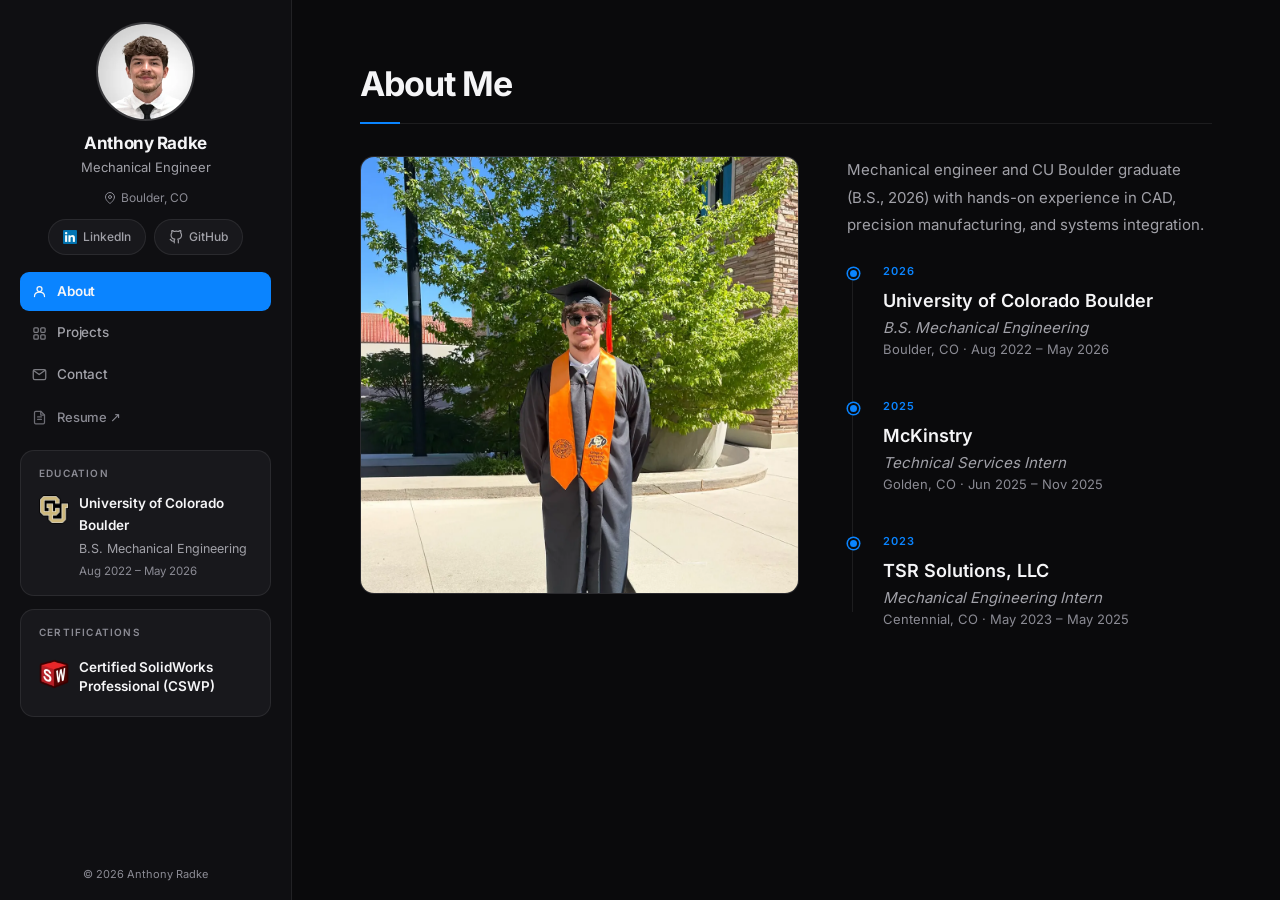
==== commit e6979a45: "fix layout at laptop widths, modal close and focus, card markup, contrast" ====
--- a/index.html
+++ b/index.html
@@ -39,8 +39,8 @@
     </script>
 
     <link rel="preload" href="/fonts/inter-latin.woff2" as="font" type="font/woff2" crossorigin>
-    <link rel="stylesheet" href="css/styles.css?v=14">
-    <script src="js/sidebar.js?v=5"></script>
+    <link rel="stylesheet" href="css/styles.css?v=15">
+    <script src="js/sidebar.js?v=6"></script>
 </head>
 <body>
 
@@ -69,7 +69,7 @@
                         <img src="images/about.webp" alt="Anthony Radke" class="about-image" width="1200" height="1600" fetchpriority="high">
                     </div>
                     <div class="about-text">
-                        <p>Mechanical engineering student at CU Boulder with hands-on experience in CAD, precision manufacturing, and systems integration.</p>
+                        <p>Mechanical engineer and CU Boulder graduate (B.S., 2026) with hands-on experience in CAD, precision manufacturing, and systems integration.</p>
 
                         <div class="timeline">
 
@@ -113,22 +113,22 @@
                 <h2>Projects</h2>
                 <div class="projects-grid">
 
-                    <a href="projects/seeder/" class="project-card">
-                        <div class="project-image-wrap">
-                            <img src="images/projects/seeder/poster-card.webp" alt="Automated Precision Seed Dispensing System" width="800" height="600" loading="lazy" decoding="async">
-                            <div class="project-overlay"><span>View Details</span></div>
-                        </div>
-                        <div class="project-info">
-                            <div class="project-title-row">
+                    <div class="project-card-wrap">
+                        <a href="projects/seeder/" class="project-card">
+                            <div class="project-image-wrap">
+                                <img src="images/projects/seeder/poster-card.webp" alt="Automated Precision Seed Dispensing System" width="800" height="600" loading="lazy" decoding="async">
+                                <div class="project-overlay"><span>View Details</span></div>
+                            </div>
+                            <div class="project-info">
                                 <h3>Automated Precision Seed Dispensing System</h3>
-                                <button class="project-poster-btn" onclick="event.preventDefault(); openCertModal('images/projects/seeder/poster.webp', 'Automated Precision Seed Dispensing System')" aria-label="View project poster"><svg xmlns="http://www.w3.org/2000/svg" width="13" height="13" viewBox="0 0 24 24" fill="none" stroke="currentColor" stroke-width="2.5" stroke-linecap="round" stroke-linejoin="round"><path d="M15 3h6v6"/><path d="M10 14 21 3"/><path d="M18 13v6a2 2 0 0 1-2 2H5a2 2 0 0 1-2-2V8a2 2 0 0 1 2-2h6"/></svg></button>
-                            </div>
-                            <p class="project-tags">SolidWorks &middot; Sheet Metal Design &middot; GD&amp;T &middot; DFM &middot; Rapid Prototyping</p>
-                            <p class="project-desc">Modular precision seeder designed for Rooted Robotics; places single seeds into individual tray cells at 95% accuracy, integrating with their conveyor for under $5,000.</p>
-                        </div>
-                    </a>
-
-                    <!-- To add a project: copy the <a class="project-card"> block above and update href, img src, title, tags, and desc -->
+                                <p class="project-tags">SolidWorks &middot; Sheet Metal Design &middot; GD&amp;T &middot; DFM &middot; Rapid Prototyping</p>
+                                <p class="project-desc">Modular precision seeder designed for Rooted Robotics; places single seeds into individual tray cells at 95% accuracy, integrating with their conveyor for under $5,000.</p>
+                            </div>
+                        </a>
+                        <button type="button" class="project-poster-btn" data-cert="images/projects/seeder/poster.webp" data-cert-title="Automated Precision Seed Dispensing System: Poster"><svg xmlns="http://www.w3.org/2000/svg" width="12" height="12" viewBox="0 0 24 24" fill="none" stroke="currentColor" stroke-width="2.5" stroke-linecap="round" stroke-linejoin="round" aria-hidden="true"><path d="M15 3h6v6"/><path d="M10 14 21 3"/><path d="M18 13v6a2 2 0 0 1-2 2H5a2 2 0 0 1-2-2V8a2 2 0 0 1 2-2h6"/></svg>Poster</button>
+                    </div>
+
+                    <!-- To add a project: copy the <div class="project-card-wrap"> block above and update href, img src, title, tags, and desc -->
 
                 </div>
             </section>
@@ -187,18 +187,18 @@
     </div>
 
     <!-- ========== PDF MODAL ========== -->
-    <div class="pdf-modal" id="pdfModal" role="dialog" aria-modal="true">
+    <div class="pdf-modal" id="pdfModal" role="dialog" aria-modal="true" aria-labelledby="pdfModalTitle">
         <div class="pdf-modal-inner">
             <div class="pdf-modal-header">
-                <span class="pdf-modal-title" id="pdfModalTitle"></span>
+                <h2 class="pdf-modal-title" id="pdfModalTitle"></h2>
                 <button class="pdf-modal-close" id="pdfModalClose" aria-label="Close modal">&times;</button>
             </div>
             <div class="pdf-modal-body">
-                <img class="cert-img" id="certImg" alt="Certification">
+                <img class="cert-img" id="certImg" alt="">
             </div>
         </div>
     </div>
 
-    <script src="js/main.js?v=6"></script>
+    <script src="js/main.js?v=7"></script>
 </body>
 </html>
--- a/css/styles.css
+++ b/css/styles.css
@@ -30,7 +30,7 @@
     --card-bg-raised: #1e1e23;
     --text:           #f5f5f7;
     --text-secondary: #a1a1a8;
-    --text-muted:     #6c6c74;
+    --text-muted:     #8b8b94;
     --accent:         #0a84ff;
     --accent-hover:   #3d9bff;
     --accent-soft:    rgba(10, 132, 255, 0.14);
@@ -76,6 +76,16 @@
     text-decoration: none;
 }
 
+:focus-visible {
+    outline: 2px solid var(--accent);
+    outline-offset: 2px;
+}
+
+button {
+    font: inherit;
+    color: inherit;
+}
+
 /* ===========================================
    MOBILE HEADER
    =========================================== */
@@ -109,8 +119,9 @@
     background: none;
     border: none;
     cursor: pointer;
-    padding: 6px;
-    border-radius: 4px;
+    padding: 10px;
+    margin-left: -10px;
+    border-radius: 6px;
 }
 
 .mobile-toggle span {
@@ -357,29 +368,6 @@
     background: var(--accent-soft);
 }
 
-/* ---------- Skills ---------- */
-.skills-list {
-    list-style: none;
-    display: flex;
-    flex-direction: column;
-    gap: 6px;
-}
-
-.skills-list li {
-    font-size: 12.5px;
-    color: var(--text-secondary);
-    padding: 5px 10px;
-    background: var(--bg-secondary);
-    border: 1px solid var(--border);
-    border-radius: var(--radius-sm);
-    transition: border-color var(--transition), color var(--transition);
-}
-
-.skills-list li:hover {
-    border-color: rgba(10, 132, 255, 0.4);
-    color: var(--text);
-}
-
 /* ---------- Education ---------- */
 .edu-school {
     font-size: 13.5px;
@@ -429,10 +417,13 @@
     font-size: 13.5px;
     font-weight: 600;
     color: var(--text);
+    width: 100%;
     padding: 6px 0;
     border-radius: 8px;
     border: none;
     background: transparent;
+    font-family: var(--font);
+    text-align: left;
     cursor: pointer;
     transition: color var(--transition), transform var(--transition);
     line-height: 1.4;
@@ -500,8 +491,9 @@
 }
 
 .page-section h2 {
-    font-size: 34px;
+    font-size: clamp(26px, 3.2vw, 34px);
     font-weight: 700;
+    line-height: 1.2;
     letter-spacing: -0.03em;
     color: var(--text);
     margin-bottom: 32px;
@@ -533,15 +525,17 @@
    ABOUT
    =========================================== */
 .about-content {
-    display: flex;
-    gap: 40px;
-    align-items: flex-start;
+    display: grid;
+    grid-template-columns: minmax(0, 1.2fr) minmax(260px, 1fr);
+    gap: 48px;
+    align-items: start;
+    max-width: 1240px;
 }
 
 .about-image-frame {
-    width: 700px;  /* ← frame size (visible area) */
-    height: 700px; /* ← frame size (visible area) */
-    flex-shrink: 0;
+    width: 100%;
+    aspect-ratio: 1 / 1;
+    max-height: calc(100dvh - 240px);
     border-radius: var(--radius);
     border: 1px solid var(--border);
     background: var(--card-bg);
@@ -575,23 +569,22 @@
     font-weight: 600;
 }
 
-.section-divider {
-    height: 1px;
-    background: var(--border);
-    margin: 44px 0;
-}
-
 /* ===========================================
    PROJECTS
    =========================================== */
 .projects-grid {
     display: grid;
-    grid-template-columns: repeat(3, 1fr);
+    grid-template-columns: repeat(auto-fill, minmax(280px, 1fr));
     gap: 20px;
+}
+
+.project-card-wrap {
+    position: relative;
 }
 
 .project-card {
     display: block;
+    height: 100%;
     background: var(--card-bg);
     border: 1px solid var(--border);
     border-radius: var(--radius);
@@ -600,7 +593,8 @@
     cursor: pointer;
 }
 
-.project-card:hover {
+.project-card:hover,
+.project-card-wrap:hover .project-card {
     transform: translateY(-6px);
     box-shadow: var(--card-shadow);
     border-color: var(--border-strong);
@@ -693,29 +687,36 @@
     border-radius: 0 0 var(--radius) var(--radius);
 }
 
-.project-title-row {
-    display: flex;
-    align-items: flex-start;
-    justify-content: space-between;
-    gap: 8px;
-}
-
 .project-poster-btn {
-    flex-shrink: 0;
-    background: none;
-    border: 1px solid var(--border);
-    border-radius: var(--radius-sm);
-    color: var(--text-secondary);
+    position: absolute;
+    top: 12px;
+    right: 12px;
+    z-index: 3;
+    display: inline-flex;
+    align-items: center;
+    gap: 6px;
+    padding: 6px 12px;
+    background: rgba(10, 10, 12, 0.72);
+    backdrop-filter: blur(6px);
+    -webkit-backdrop-filter: blur(6px);
+    border: 1px solid var(--border-strong);
+    border-radius: 100px;
+    color: var(--text);
+    font-family: var(--font);
+    font-size: 12px;
+    font-weight: 500;
+    line-height: 1;
     cursor: pointer;
-    font-size: 13px;
-    padding: 2px 6px;
-    line-height: 1;
-    transition: color var(--transition), border-color var(--transition);
+    transition: color var(--transition), border-color var(--transition), transform 0.3s var(--ease);
 }
 
 .project-poster-btn:hover {
     color: var(--accent);
     border-color: var(--accent);
+}
+
+.project-card-wrap:hover .project-poster-btn {
+    transform: translateY(-6px);
 }
 
 .project-info h3 {
@@ -1019,27 +1020,6 @@
     color: var(--accent);
 }
 
-.project-detail-image {
-    width: 100%;
-    max-height: 380px;
-    object-fit: contain;
-    border-radius: var(--radius);
-    border: 1px solid var(--border);
-    margin-bottom: 32px;
-    background: radial-gradient(ellipse at 50% 40%, #1c1c22 0%, #0a0a0c 70%);
-}
-
-.project-meta {
-    display: flex;
-    gap: 28px;
-    margin-bottom: 32px;
-    flex-wrap: wrap;
-    padding: 18px 20px;
-    background: var(--card-bg);
-    border: 1px solid var(--border);
-    border-radius: var(--radius);
-}
-
 .project-meta-item {
     display: flex;
     flex-direction: column;
@@ -1152,32 +1132,6 @@
     font-style: italic;
 }
 
-.project-figure-grid {
-    display: grid;
-    grid-template-columns: 1fr 1fr;
-    gap: 16px;
-    margin: 28px 0;
-}
-
-.project-figure-grid figure {
-    margin: 0;
-}
-
-.project-figure-grid figure img {
-    width: 100%;
-    border-radius: var(--radius);
-    border: 1px solid var(--border);
-    background: radial-gradient(ellipse at 50% 40%, #1c1c22 0%, #0a0a0c 70%);
-    display: block;
-}
-
-.project-figure-grid figure figcaption {
-    font-size: 12px;
-    color: var(--text-muted);
-    margin-top: 8px;
-    font-style: italic;
-}
-
 .project-stat-row {
     display: flex;
     gap: 16px;
@@ -1210,12 +1164,6 @@
     font-weight: 500;
 }
 
-@media (max-width: 600px) {
-    .project-figure-grid {
-        grid-template-columns: 1fr;
-    }
-}
-
 /* ===========================================
    PROJECT SPLIT LAYOUT (text + figure side by side)
    =========================================== */
@@ -1228,10 +1176,6 @@
 
 .project-split--img-right {
     grid-template-columns: 1fr 42%;
-}
-
-.project-split--img-left {
-    grid-template-columns: 42% 1fr;
 }
 
 .project-split__text > p {
@@ -1254,23 +1198,16 @@
     object-position: var(--team-photo-position);
 }
 
-/* Constrained height for wide/horizontal renders */
-.project-figure--wide img {
-    max-height: 240px;
-    object-fit: contain;
-}
-
 @media (max-width: 780px) {
-    .project-split--img-right,
-    .project-split--img-left {
+    .project-split--img-right {
         grid-template-columns: 1fr;
     }
 
-    .project-split .project-figure {
-        position: static;
-    }
-
-
+    .hero-carousel,
+    .hero-carousel--section {
+        height: auto;
+        aspect-ratio: 16 / 10;
+    }
 }
 
 /* ===========================================
@@ -1279,7 +1216,7 @@
 .hero-carousel {
     position: relative;
     width: 100%;
-    height: 520px;
+    height: min(520px, 56vw);
     border-radius: var(--radius);
     border: 1px solid var(--border);
     overflow: hidden;
@@ -1399,13 +1336,14 @@
    =========================================== */
 .project-info-bar {
     display: flex;
+    flex-wrap: wrap;
     align-items: center;
     gap: 0;
     margin-bottom: 28px;
     background: var(--card-bg);
     border: 1px solid var(--border);
     border-radius: var(--radius);
-    padding: 0 4px;
+    padding: 4px;
 }
 
 .project-info-bar-divider {
@@ -1420,6 +1358,7 @@
     padding: 14px 18px;
     border: none;
     background: none;
+    white-space: nowrap;
 }
 
 .project-logo-card {
@@ -1445,38 +1384,6 @@
     width: 100%;
     height: 100%;
     object-fit: contain;
-}
-
-/* CSS-only placeholder icon (image frame shape) */
-.project-logo-placeholder-icon {
-    width: 26px;
-    height: 20px;
-    border: 2px solid rgba(10, 132, 255, 0.22);
-    border-radius: 3px;
-    position: relative;
-}
-.project-logo-placeholder-icon::before {
-    content: '';
-    position: absolute;
-    bottom: 3px;
-    left: 50%;
-    transform: translateX(-50%);
-    width: 0;
-    height: 0;
-    border-left: 5px solid transparent;
-    border-right: 5px solid transparent;
-    border-bottom: 7px solid rgba(10, 132, 255, 0.22);
-}
-.project-logo-placeholder-icon::after {
-    content: '';
-    position: absolute;
-    top: 3px;
-    left: 50%;
-    transform: translateX(-50%);
-    width: 5px;
-    height: 5px;
-    border-radius: 50%;
-    background: rgba(10, 132, 255, 0.22);
 }
 
 .project-logo-meta {
@@ -1562,14 +1469,13 @@
 }
 
 .img-modal-header {
-    display: none;
-}
-
-.img-modal-close {
-    position: absolute;
-    top: 12px;
-    right: 14px;
-    z-index: 10;
+    display: flex;
+    align-items: center;
+    justify-content: space-between;
+    gap: 12px;
+    padding: 12px 16px 12px 20px;
+    border-bottom: 1px solid var(--border);
+    flex-shrink: 0;
 }
 
 .img-modal-header-left {
@@ -1671,20 +1577,6 @@
 }
 
 /* ===========================================
-   CLICKABLE / ZOOMABLE IMAGES
-   =========================================== */
-.img-zoomable {
-    cursor: pointer;
-    transition: transform 0.28s ease, box-shadow 0.28s ease, border-color 0.28s ease;
-}
-
-.img-zoomable:hover {
-    transform: scale(1.015);
-    box-shadow: 0 12px 40px rgba(0, 0, 0, 0.55);
-    border-color: rgba(10, 132, 255, 0.35) !important;
-}
-
-/* ===========================================
    SCROLL REVEAL
    =========================================== */
 .scroll-reveal {
@@ -1879,6 +1771,27 @@
 a.btn-submit {
     display: inline-flex;
     align-items: center;
+}
+
+/* ===========================================
+   RESPONSIVE — narrow desktop / tablet
+   =========================================== */
+@media (max-width: 1180px) {
+    .page-section {
+        padding: 48px 44px 56px;
+    }
+}
+
+@media (max-width: 1024px) {
+    .about-content {
+        grid-template-columns: 1fr;
+        gap: 32px;
+        max-width: 560px;
+    }
+
+    .about-image-frame {
+        max-height: none;
+    }
 }
 
 /* ===========================================
@@ -1931,26 +1844,12 @@
         padding: 32px 24px 48px;
     }
 
-    .about-content {
-        flex-direction: column;
-    }
-
-    .about-image-frame {
-        width: 100%;
-        height: auto;
-        aspect-ratio: 1 / 1;
-    }
-
     .projects-grid {
         grid-template-columns: 1fr;
     }
 
     .form-row {
         grid-template-columns: 1fr;
-    }
-
-    .project-meta {
-        gap: 18px;
     }
 
     /* Image modal — fix flex height and enlarge images */
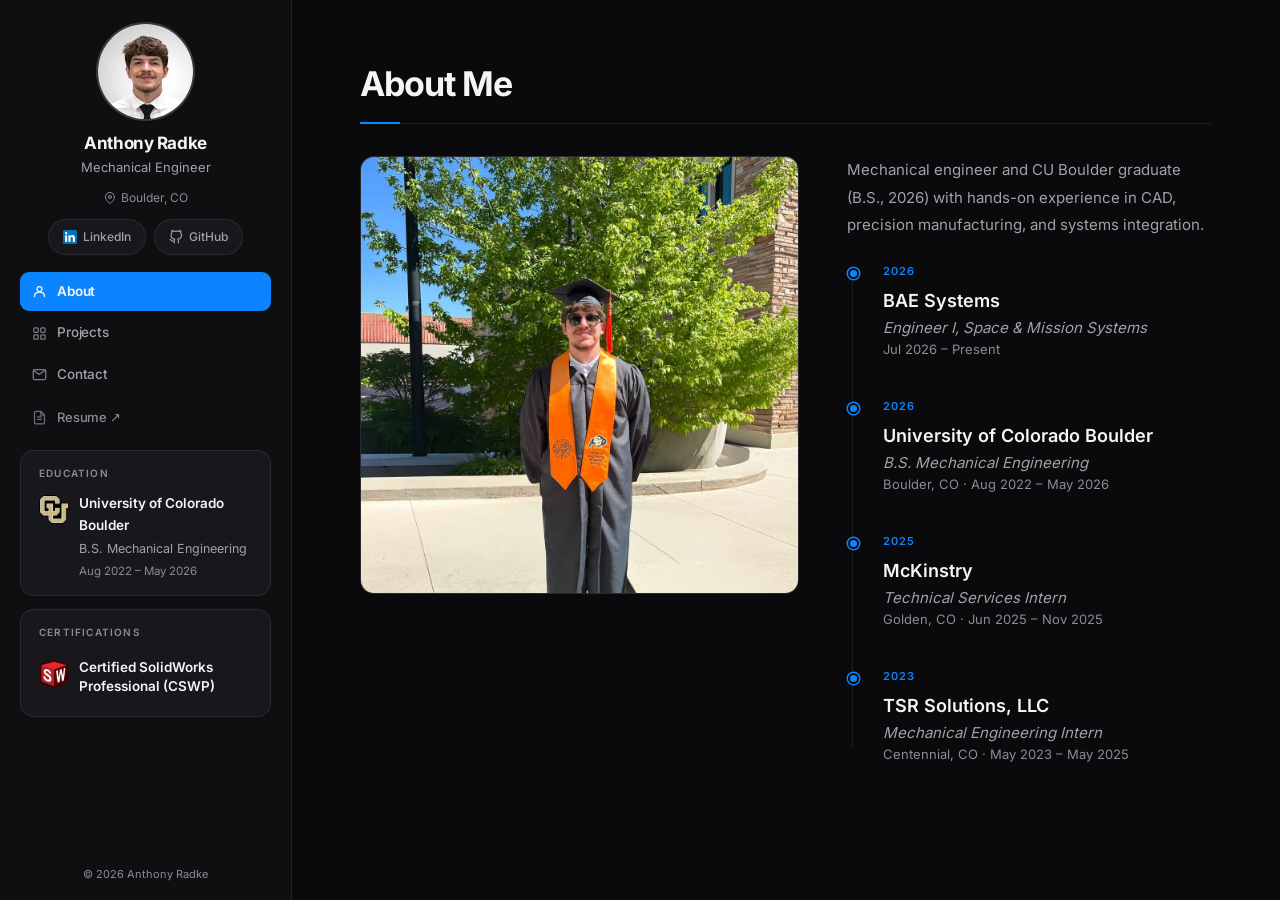
==== commit 6fa6d958: "add bae systems to timeline" ====
--- a/index.html
+++ b/index.html
@@ -29,7 +29,8 @@
         "name": "Anthony Radke",
         "url": "https://anthonyradke.com/",
         "image": "https://anthonyradke.com/images/profile.webp",
-        "jobTitle": "Mechanical Engineer",
+        "jobTitle": "Engineer I",
+        "worksFor": { "@type": "Organization", "name": "BAE Systems" },
         "email": "mailto:ar@anthonyradke.com",
         "address": { "@type": "PostalAddress", "addressLocality": "Boulder", "addressRegion": "CO", "addressCountry": "US" },
         "alumniOf": { "@type": "CollegeOrUniversity", "name": "University of Colorado Boulder" },
@@ -72,6 +73,16 @@
                         <p>Mechanical engineer and CU Boulder graduate (B.S., 2026) with hands-on experience in CAD, precision manufacturing, and systems integration.</p>
 
                         <div class="timeline">
+
+                            <div class="timeline-item">
+                                <div class="timeline-dot"></div>
+                                <div class="timeline-year">2026</div>
+                                <div class="timeline-content">
+                                    <h3>BAE Systems</h3>
+                                    <p class="timeline-role">Engineer I, Space &amp; Mission Systems</p>
+                                    <p class="timeline-meta">Jul 2026 – Present</p>
+                                </div>
+                            </div>
 
                             <div class="timeline-item">
                                 <div class="timeline-dot"></div>
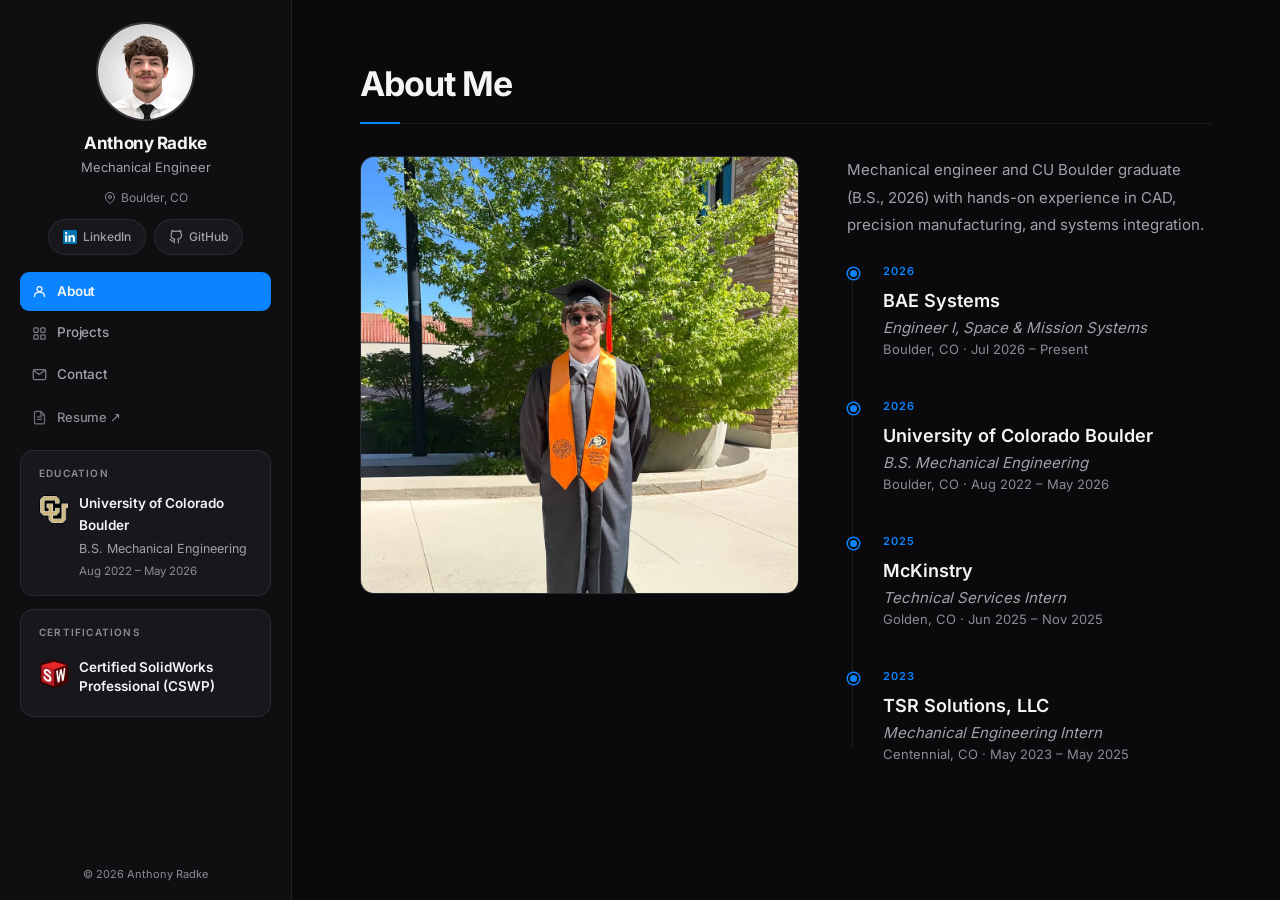
==== commit 812691ab: "add bae location" ====
--- a/index.html
+++ b/index.html
@@ -80,7 +80,7 @@
                                 <div class="timeline-content">
                                     <h3>BAE Systems</h3>
                                     <p class="timeline-role">Engineer I, Space &amp; Mission Systems</p>
-                                    <p class="timeline-meta">Jul 2026 – Present</p>
+                                    <p class="timeline-meta">Boulder, CO &middot; Jul 2026 – Present</p>
                                 </div>
                             </div>
 
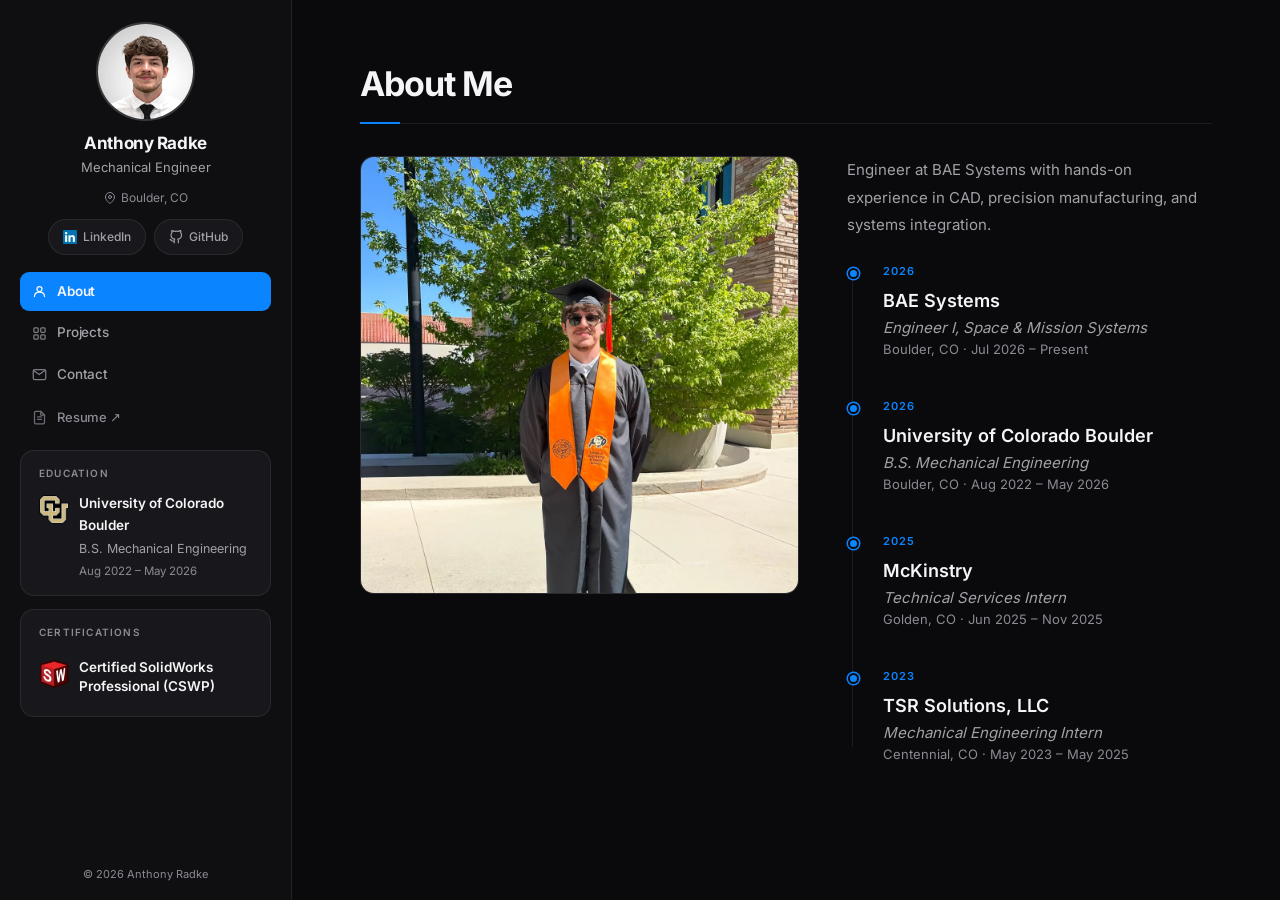
==== commit 5a4db632: "simplify intro line" ====
--- a/index.html
+++ b/index.html
@@ -70,7 +70,7 @@
                         <img src="images/about.webp" alt="Anthony Radke" class="about-image" width="1200" height="1600" fetchpriority="high">
                     </div>
                     <div class="about-text">
-                        <p>Mechanical engineer and CU Boulder graduate (B.S., 2026) with hands-on experience in CAD, precision manufacturing, and systems integration.</p>
+                        <p>Engineer at BAE Systems with hands-on experience in CAD, precision manufacturing, and systems integration.</p>
 
                         <div class="timeline">
 
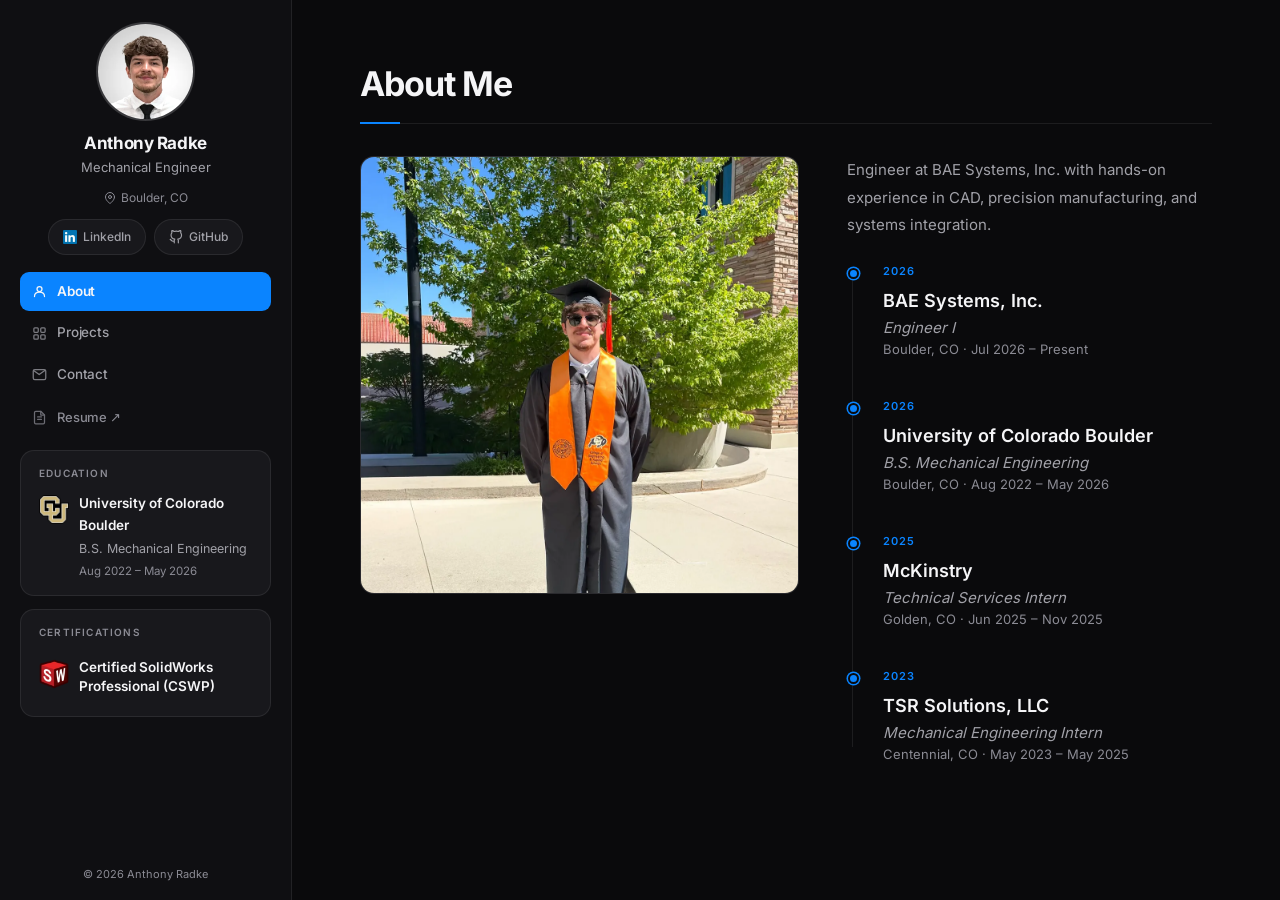
==== commit e10e97f3: "use bae systems inc, drop division" ====
--- a/index.html
+++ b/index.html
@@ -30,7 +30,7 @@
         "url": "https://anthonyradke.com/",
         "image": "https://anthonyradke.com/images/profile.webp",
         "jobTitle": "Engineer I",
-        "worksFor": { "@type": "Organization", "name": "BAE Systems" },
+        "worksFor": { "@type": "Organization", "name": "BAE Systems, Inc." },
         "email": "mailto:ar@anthonyradke.com",
         "address": { "@type": "PostalAddress", "addressLocality": "Boulder", "addressRegion": "CO", "addressCountry": "US" },
         "alumniOf": { "@type": "CollegeOrUniversity", "name": "University of Colorado Boulder" },
@@ -70,7 +70,7 @@
                         <img src="images/about.webp" alt="Anthony Radke" class="about-image" width="1200" height="1600" fetchpriority="high">
                     </div>
                     <div class="about-text">
-                        <p>Engineer at BAE Systems with hands-on experience in CAD, precision manufacturing, and systems integration.</p>
+                        <p>Engineer at BAE Systems, Inc. with hands-on experience in CAD, precision manufacturing, and systems integration.</p>
 
                         <div class="timeline">
 
@@ -78,8 +78,8 @@
                                 <div class="timeline-dot"></div>
                                 <div class="timeline-year">2026</div>
                                 <div class="timeline-content">
-                                    <h3>BAE Systems</h3>
-                                    <p class="timeline-role">Engineer I, Space &amp; Mission Systems</p>
+                                    <h3>BAE Systems, Inc.</h3>
+                                    <p class="timeline-role">Engineer I</p>
                                     <p class="timeline-meta">Boulder, CO &middot; Jul 2026 – Present</p>
                                 </div>
                             </div>
